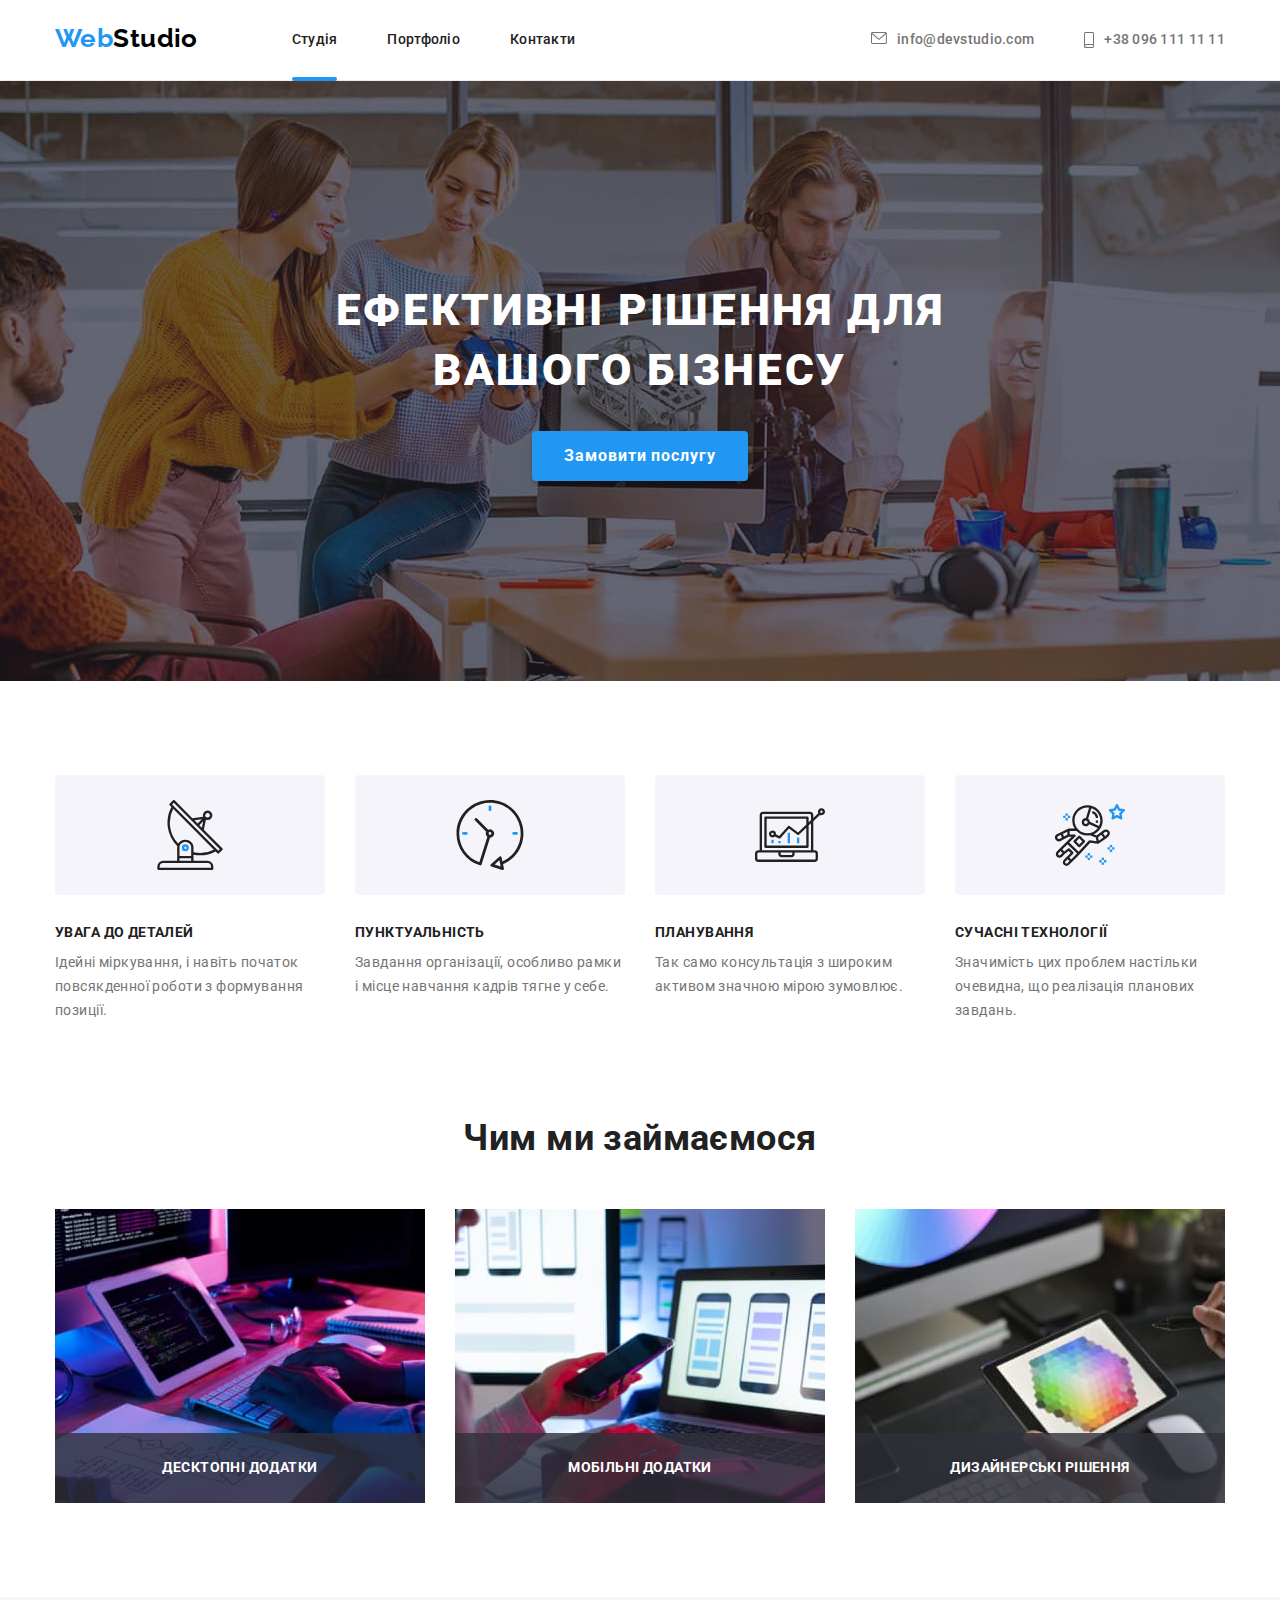
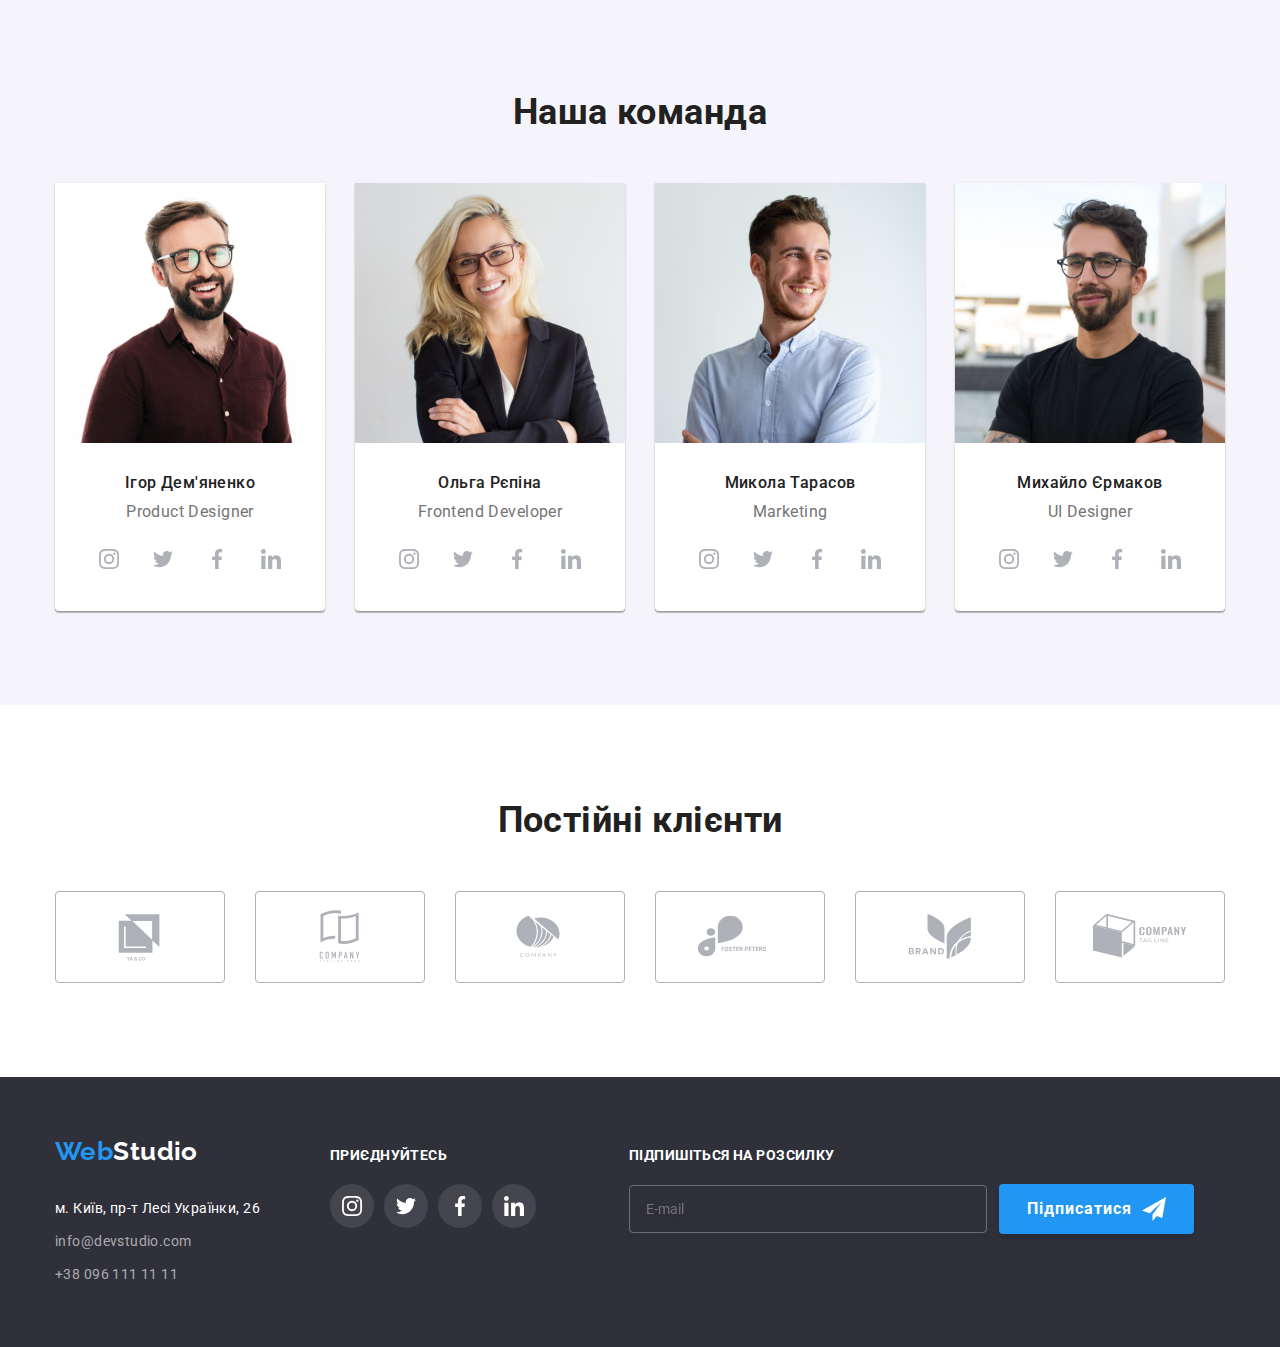
==== index.html @ 13c7e6a7 "clone files from previous homework" ====
<!DOCTYPE html>
<html lang="uk">

<head>
	<meta charset="UTF-8" />
	<meta http-equiv="X-UA-Compatible" content="IE=edge" />
	<meta name="viewport" content="width=device-width, initial-scale=1.0" />
	<title>Студія</title>
	<link rel="stylesheet" href="./css/main.min.css" />
</head>

<body>
	<header class="header__section">
		<div class="conteiner header__conteiner">
			<nav class="header__nav">
				<a class="logo" href="./index.html">Web<span class="logo--black">Studio</span></a>
				<ul class="header__menu">
					<li class="header__item"><a class="link header__link current" href="./index.html">Студія</a></li>
					<li class="header__item"><a class="link header__link" href="./portfolio.html">Портфоліо</a></li>
					<li class="header__item"><a class="link header__link" href="">Контакти</a></li>
				</ul>
			</nav>
			<ul class="contacts">
				<li class="contacts__item">
					<a href="mailto:info@devstudio.com" class="link contacts__link">
						<svg class="contacts__icons" width="16" height="12">
							<use href="./images/icons.svg#mail"></use>
						</svg>
						<span>info@devstudio.com</span>
					</a>
				</li>
				<li class="contacts__item">
					<a href="tel:+380961111111" class="link contacts__link">
						<svg class="contacts__icons" width="10" height="16">
							<use href="./images/icons.svg#smartphone"></use>
						</svg>
						<span>+38 096 111 11 11</span>
					</a>
				</li>
			</ul>
		</div>
	</header>
	<main>
		<section class="hero__section">
			<div class="hero__overlay">
				<div class="conteiner">
					<h1 class="hero__title">Ефективні рішення для вашого бізнесу</h1>
					<button class="hero__button" type="button" data-modal-open>Замовити послугу</button>
				</div>
			</div>
		</section>
		<section class="section">
			<div class="conteiner">
				<h2 class="visually-hidden">Наші переваги</h2>
				<ul class="benefits">
					<li class="benefits__item">
						<div class="benefits__icons">
							<svg width="70" height="70">
								<use href="./images/icons.svg#antenna"></use>
							</svg>
						</div>
						<h3 class="benefits__headers">УВАГА ДО ДЕТАЛЕЙ</h3>
						<p class="benefits__text">Ідейні міркування, і навіть початок повсякденної роботи з формування
							позиції.</p>
					</li>
					<li class="benefits__item">
						<div class="benefits__icons">
							<svg width="70" height="70">
								<use href="./images/icons.svg#clock"></use>
							</svg>
						</div>
						<h3 class="benefits__headers">ПУНКТУАЛЬНІСТЬ</h3>
						<p class="benefits__text">Завдання організації, особливо рамки і місце навчання кадрів тягне у
							себе.
						</p>
					</li>
					<li class="benefits__item">
						<div class="benefits__icons">
							<svg width="70" height="70">
								<use href="./images/icons.svg#diagram"></use>
							</svg>
						</div>
						<h3 class="benefits__headers">ПЛАНУВАННЯ</h3>
						<p class="benefits__text">Так само консультація з широким активом значною мірою зумовлює.</p>
					</li>
					<li class="benefits__item">
						<div class="benefits__icons">
							<svg width="70" height="70">
								<use href="./images/icons.svg#astronaut"></use>
							</svg>
						</div>
						<h3 class="benefits__headers">СУЧАСНІ ТЕХНОЛОГІЇ</h3>
						<p class="benefits__text">Значимість цих проблем настільки очевидна, що реалізація планових
							завдань.
						</p>
					</li>
				</ul>
			</div>
		</section>
		<section class="section work__section">
			<div class="conteiner">
				<h2 class="section__header">Чим ми займаємося</h2>
				<ul class="work__list">
					<li class="work__item">
						<div class="work__wrapper">
							<img src="./images/img1-small.jpg" alt="Розробка ІТ-рішень" width="370" />
							<p class="work__description">
								десктопні додатки
							</p>
						</div>
					</li>

					<li class="work__item">
						<div class="work__wrapper">
							<img src="./images/img2-small.jpg" alt="Проектування інтерфейсів для додатків"
								width="370" />
							<p class="work__description">
								мобільні додатки
							</p>
						</div>
					</li>
					<li class="work__item">
						<div class="work__wrapper">
							<img src="./images/img3-small.jpg" alt="Створення дизайнерських рішень" width="370" />
							<p class="work__description">
								дизайнерські рішення
							</p>
						</div>
					</li>
				</ul>
			</div>
		</section>
		<section class="section team__section">
			<div class="conteiner">
				<h2 class="section__header">Наша команда</h2>
				<ul class="team__list">
					<li class="team__items">
						<img class="team__foto" src="./images/team1-sm.jpg" alt="Ігор Дем'яненко" width="270" />
						<h3 class="team__names">Ігор Дем'яненко</h3>
						<p class="team__roles" lang="en">Product Designer</p>
						<ul class="social__list">
							<li>
								<a class="social__links--team" href="https://www.instagram.com/" target="_blank"
									rel="noopener noreferrer" aria-label="instagram">
									<svg class="social__icons" width="20" height="20">
										<use href="./images/icons.svg#instagram"></use>
									</svg>
								</a>
							</li>
							<li>
								<a class="social__links--team" href="https://www.twitter.com/" target="_blank"
									rel="noopener noreferrer" aria-label="twitter">
									<svg class="social__icons" width="20" height="20">
										<use href="./images/icons.svg#twitter"></use>
									</svg>
								</a>
							</li>
							<li>
								<a class="social__links--team" href="https://www.facebook.com/" target="_blank"
									rel="noopener noreferrer" aria-label="facebook">
									<svg class="social__icons" width="20" height="20">
										<use href="./images/icons.svg#facebook"></use>
									</svg>
								</a>
							</li>
							<li>
								<a class="social__links--team" href="https://www.linkedin.com/" target="_blank"
									rel="noopener noreferrer" aria-label="linkedin">
									<svg class="social__icons" width="20" height="20">
										<use href="./images/icons.svg#linkedin"></use>
									</svg>
								</a>
							</li>
						</ul>
					</li>
					<li class="team__items">
						<img class="team__foto" src="./images/team2-sm.jpg" alt="Ольга Рєпіна" width="270" />
						<h3 class="team__names">Ольга Рєпіна</h3>
						<p class="team__roles" lang="en">Frontend Developer</p>
						<ul class="social__list">
							<li>
								<a class="social__links--team" href="https://www.instagram.com/" target="_blank"
									rel="noopener noreferrer" aria-label="instagram">
									<svg class="social__icons" width="20" height="20">
										<use href="./images/icons.svg#instagram"></use>
									</svg>
								</a>
							</li>
							<li>
								<a class="social__links--team" href="https://www.twitter.com/" target="_blank"
									rel="noopener noreferrer" aria-label="twitter">
									<svg class="social__icons" width="20" height="20">
										<use href="./images/icons.svg#twitter"></use>
									</svg>
								</a>
							</li>
							<li>
								<a class="social__links--team" href="https://www.facebook.com/" target="_blank"
									rel="noopener noreferrer" aria-label="facebook">
									<svg class="social__icons" width="20" height="20">
										<use href="./images/icons.svg#facebook"></use>
									</svg>
								</a>
							</li>
							<li>
								<a class="social__links--team" href="https://www.linkedin.com/" target="_blank"
									rel="noopener noreferrer" aria-label="linkedin">
									<svg class="social__icons" width="20" height="20">
										<use href="./images/icons.svg#linkedin"></use>
									</svg>
								</a>
							</li>
						</ul>
					</li>
					<li class="team__items">
						<img class="team__foto" src="./images/team3-sm.jpg" alt="Микола Тарасов" width="270" />
						<h3 class="team__names">Микола Тарасов</h3>
						<p class="team__roles" lang="en">Marketing</p>
						<ul class="social__list">
							<li>
								<a class="social__links--team" href="https://www.instagram.com/" target="_blank"
									rel="noopener noreferrer" aria-label="instagram">
									<svg class="social__icons" width="20" height="20">
										<use href="./images/icons.svg#instagram"></use>
									</svg>
								</a>
							</li>
							<li>
								<a class="social__links--team" href="https://www.twitter.com/" target="_blank"
									rel="noopener noreferrer" aria-label="twitter">
									<svg class="social__icons" width="20" height="20">
										<use href="./images/icons.svg#twitter"></use>
									</svg>
								</a>
							</li>
							<li>
								<a class="social__links--team" href="https://www.facebook.com/" target="_blank"
									rel="noopener noreferrer" aria-label="facebook">
									<svg class="social__icons" width="20" height="20">
										<use href="./images/icons.svg#facebook"></use>
									</svg>
								</a>
							</li>
							<li>
								<a class="social__links--team" href="https://www.linkedin.com/" target="_blank"
									rel="noopener noreferrer" aria-label="linkedin">
									<svg class="social__icons" width="20" height="20">
										<use href="./images/icons.svg#linkedin"></use>
									</svg>
								</a>
							</li>
						</ul>
					</li>
					<li class="team__items">
						<img class="team__foto" src="./images/team4-sm.jpg" alt="Михайло Єрмаков" width="270" />
						<h3 class="team__names">Михайло Єрмаков</h3>
						<p class="team__roles" lang="en">UI Designer</p>
						<ul class="social__list">
							<li>
								<a class="social__links--team" href="https://www.instagram.com/" target="_blank"
									rel="noopener noreferrer" aria-label="instagram">
									<svg class="social__icons" width="20" height="20">
										<use href="./images/icons.svg#instagram"></use>
									</svg>
								</a>
							</li>
							<li>
								<a class="social__links--team" href="https://www.twitter.com/" target="_blank"
									rel="noopener noreferrer" aria-label="twitter">
									<svg class="social__icons" width="20" height="20">
										<use href="./images/icons.svg#twitter"></use>
									</svg>
								</a>
							</li>
							<li>
								<a class="social__links--team" href="https://www.facebook.com/" target="_blank"
									rel="noopener noreferrer" aria-label="facebook">
									<svg class="social__icons" width="20" height="20">
										<use href="./images/icons.svg#facebook"></use>
									</svg>
								</a>
							</li>
							<li>
								<a class="social__links--team" href="https://www.linkedin.com/" target="_blank"
									rel="noopener noreferrer" aria-label="linkedin">
									<svg class="social__icons" width="20" height="20">
										<use href="./images/icons.svg#linkedin"></use>
									</svg>
								</a>
							</li>
						</ul>
					</li>
				</ul>
			</div>
		</section>
		<section class="section clients__section">
			<div class="conteiner">
				<h2 class="section__header">Постійні клієнти</h2>
				<ul class="clients__list">
					<li class="clients__item">
						<a class="clients__link" href="#" target="_blank" rel="noopener noreferrer"
							aria-label="Company Name1">
							<svg class="clients__icon" width="106" height="60">
								<use href="./images/icons.svg#logo1"></use>
							</svg>
						</a>
					</li>
					<li class="clients__item">
						<a class="clients__link" href="#" target="_blank" rel="noopener noreferrer"
							aria-label="Company Name2">
							<svg class="clients__icon" width="106" height="60">
								<use href="./images/icons.svg#logo2"></use>
							</svg>
						</a>
					</li>
					<li class="clients__item">
						<a class="clients__link" href="#" target="_blank" rel="noopener noreferrer"
							aria-label="Company Name3">
							<svg class="clients__icon" width="106" height="60">
								<use href="./images/icons.svg#logo3"></use>
							</svg>
						</a>
					</li>
					<li class="clients__item">
						<a class="clients__link" href="#" target="_blank" rel="noopener noreferrer"
							aria-label="Company Name4">
							<svg class="clients__icon" width="106" height="60">
								<use href="./images/icons.svg#logo4"></use>
							</svg>
						</a>
					</li>
					<li class="clients__item">
						<a class="clients__link" href="#" target="_blank" rel="noopener noreferrer"
							aria-label="Company Name5">
							<svg class="clients__icon" width="106" height="60">
								<use href="./images/icons.svg#logo5"></use>
							</svg>
						</a>
					</li>
					<li class="clients__item">
						<a class="clients__link" href="#" target="_blank" rel="noopener noreferrer"
							aria-label="Company Name6">
							<svg class="clients__icon" width="106" height="60">
								<use href="./images/icons.svg#logo6"></use>
							</svg>
						</a>
					</li>
				</ul>
			</div>
		</section>
	</main>
	<footer class="footer__section">
		<div class="conteiner">
			<div class="footer__container">
				<div class="footer__address">
					<a href="./index.html" class="logo">Web<span class="logo--white">Studio</span></a>
					<address class="address">
						<ul class="address__list">
							<li class="address__item">
								<a href="https://goo.gl/maps/99b2hMeerR9oDbkF6" class="link link--white" target="_blank"
									rel="noopener noreferrer">
									м. Київ, пр-т Лесі Українки, 26
								</a>
							</li>
							<li class="address__item"><a href="mailto:info@devstudio.com"
									class="link link--grey">info@devstudio.com</a></li>
							<li class="address__item"><a href="tel:+380961111111" class="link link--grey">+38 096 111
									11 11</a>
							</li>
						</ul>
					</address>
				</div>
				<div class="social">
					<p class="social__title">
						Приєднуйтесь
					</p>
					<ul class="social__list">
						<li>
							<a class="social__links--footer" href="https://www.instagram.com/" target="_blank"
								rel="noopener noreferrer" aria-label="instagram">
								<svg class="social__icons" width="20" height="20">
									<use href="./images/icons.svg#instagram"></use>
								</svg>
							</a>
						</li>
						<li>
							<a class="social__links--footer" href="https://www.twitter.com/" target="_blank"
								rel="noopener noreferrer" aria-label="twitter">
								<svg class="social__icons" width="20" height="20">
									<use href="./images/icons.svg#twitter"></use>
								</svg>
							</a>
						</li>
						<li>
							<a class="social__links--footer" href="https://www.facebook.com/" target="_blank"
								rel="noopener noreferrer" aria-label="facebook">
								<svg class="social__icons" width="20" height="20">
									<use href="./images/icons.svg#facebook"></use>
								</svg>
							</a>
						</li>
						<li>
							<a class="social__links--footer" href="https://www.linkedin.com/" target="_blank"
								rel="noopener noreferrer" aria-label="linkedin">
								<svg class="social__icons" width="20" height="20">
									<use href="./images/icons.svg#linkedin"></use>
								</svg>
							</a>
						</li>
					</ul>
				</div>
				<div class="subscribe">
					<p class="subscribe__tittle">
						Підпишіться на розсилку
					</p>
					<form class="subscribe__form">
						<input class="subscribe__input" type="email" name="footer-mail" id="mail-input"
							placeholder="E-mail">
						<button class="subscribe__button" type="submit">
							Підписатися
							<svg class="subscribe__icon" width="24" height="24">
								<use href="./images/icons.svg#icon-send"></use>
							</svg>
						</button>
					</form>
				</div>
			</div>
		</div>
	</footer>

	<!-- Modal window -->

	<div class="backdrop is-hidden" data-modal>
		<div class="modal">
			<a href="" class="modal__close-button" aria-label="Кнопка Закрити" data-modal-close>
				<svg class="modal__close-icon" width="11px" height="11px">
					<use href="./images/icons.svg#close"></use>
				</svg>
			</a>
			<p class="call-form__header">
				Залиште свої дані, ми вам передзвонимо
			</p>

			<form class="call-form">
				<div class="call-form__wrap">
					<label class="call-form__label" for="input-name">Ім'я</label>
					<input class="call-form__input" type="text" id="input-name" name="name">
					<svg class="call-form__icon" width="18" height="18">
						<use href="./images/icons.svg#icon-m-user"></use>
					</svg>
				</div>
				<div class="call-form__wrap">
					<label class="call-form__label" for="input-phone">Телефон</label>
					<input class="call-form__input" type="tel" id="input-phone" name="phone">
					<svg class="call-form__icon" width="18" height="18">
						<use href="./images/icons.svg#icon-m-phone"></use>
					</svg>
				</div>
				<div class="call-form__wrap">
					<label class="call-form__label" for="input-mail">Пошта</label>
					<input class="call-form__input" type="email" id="input-mail" name="mail">
					<svg class="call-form__icon" width="18" height="18">
						<use href="./images/icons.svg#icon-m-mail"></use>
					</svg>
				</div>
				<label class="call-form__label" for="text-comment">Коментар</label>
				<textarea class="call-form__textarea" id="text-comment" name="comment"
					placeholder="Введіть текст"></textarea>
				<div class="call-form__wrapper">
					<label for="modal-check" class="call-form__check-label">
						<input class="call-form__base-checkbox visually-hidden" type="checkbox" name="modal-check"
							id="modal-check">
						<span class="call-form__checkbox">
							<svg class="call-form__checkbox-icon" width="11" height="8">
								<use href="./images/icons.svg#icon-m-check"></use>
							</svg>
						</span>
						<span class="call-form__text">Погоджуюся з розсилкою та приймаю</span>
					</label>
					<a href="#" class="call-form__link">Умови договору</a>
				</div>
				<div class="call-form__button-wrapper">
					<button class="call-form__button" type="submit">Відправити</button>
				</div>
			</form>
		</div>
	</div>
	<script src="./js/modal.js"></script>
</body>

</html>
---- css/main.min.css ----
@import"https://fonts.googleapis.com/css2?family=Raleway:wght@700&family=Roboto:wght@400;500;700;900&display=swap";:root{--primary-text-color: #757575;--headers-text-color: #212121;--accent-color: #2196f3;--primary-white-color: #ffffff;--back-color: #2f303a;--icon-color: #afb1b8;--animation: cubic-bezier(0.4, 0, 0.2, 1)}/*! modern-normalize v1.1.0 | MIT License | https://github.com/sindresorhus/modern-normalize */*,::after,::before{box-sizing:border-box}html{-moz-tab-size:4;-o-tab-size:4;tab-size:4}html{line-height:1.15;-webkit-text-size-adjust:100%}body{margin:0}body{font-family:system-ui,-apple-system,"Segoe UI",Roboto,Helvetica,Arial,sans-serif,"Apple Color Emoji","Segoe UI Emoji"}hr{height:0;color:inherit}abbr[title]{-webkit-text-decoration:underline dotted;text-decoration:underline dotted}b,strong{font-weight:bolder}code,kbd,pre,samp{font-family:ui-monospace,SFMono-Regular,Consolas,"Liberation Mono",Menlo,monospace;font-size:1em}small{font-size:80%}sub,sup{font-size:75%;line-height:0;position:relative;vertical-align:baseline}sub{bottom:-0.25em}sup{top:-0.5em}table{text-indent:0;border-color:inherit}button,input,optgroup,select,textarea{font-family:inherit;font-size:100%;line-height:1.15;margin:0}button,select{text-transform:none}[type=button],[type=reset],[type=submit],button{-webkit-appearance:button}::-moz-focus-inner{border-style:none;padding:0}:-moz-focusring{outline:1px dotted ButtonText}:-moz-ui-invalid{box-shadow:none}legend{padding:0}progress{vertical-align:baseline}::-webkit-inner-spin-button,::-webkit-outer-spin-button{height:auto}[type=search]{-webkit-appearance:textfield;outline-offset:-2px}::-webkit-search-decoration{-webkit-appearance:none}::-webkit-file-upload-button{-webkit-appearance:button;font:inherit}summary{display:list-item}h1,h2,h3,h4,h5,h6,p{margin:0}ul{margin:0;padding:0;list-style:none}img{display:block;max-width:100;height:auto}body{background-color:var(--primary-white-color);color:var(--headers-text-color);font-family:Roboto,sans-serif;font-weight:400;font-size:14px;line-height:1.14;letter-spacing:.03em}.visually-hidden{position:absolute;white-space:nowrap;width:1px;height:1px;overflow:hidden;border:0;padding:0;clip:rect(0 0 0 0);-webkit-clip-path:inset(50%);clip-path:inset(50%);margin:-1px}.link{text-decoration:none;transition:color 250ms var(--animation)}.link:hover,.link:focus{color:var(--accent-color)}.link--white{color:var(--primary-white-color)}.link--grey{color:rgba(255,255,255,.6)}.conteiner{max-width:1200px;padding-left:15px;padding-right:15px;margin-left:auto;margin-right:auto}.section{padding-top:94px;padding-bottom:94px}.section__header{text-align:center;font-size:36px;font-weight:700;line-height:1.17;margin-bottom:50px}.logo{display:block;color:var(--accent-color);font-family:Raleway,sans-serif;font-size:26px;font-weight:700;text-decoration:none}.logo--black{color:#000}.logo--white{color:var(--primary-white-color)}.projects__button,.call-form__button,.subscribe__button,.hero__button{display:flex;font-family:inherit;font-size:16px;text-align:center;cursor:pointer;border-radius:4px;border:none}.call-form__button,.subscribe__button,.hero__button{color:var(--primary-white-color);background-color:var(--accent-color);box-shadow:0px 4px 4px rgba(0,0,0,.15);font-weight:700;letter-spacing:.06em;line-height:1.88}.hero__button{margin-right:auto;margin-left:auto;margin-top:30px;padding:10px 32px}.subscribe__button{align-items:center;padding:10px 28px;margin-left:12px}.call-form__button{padding:10px 52px;margin-top:30px}.call-form__button:hover,.call-form__button:focus{background-color:#188ce8}.projects__button{background-color:#f5f4fa;color:var(--headers-text-color);font-weight:500;letter-spacing:.03em;line-height:1.6;padding:6px 22px;transition:color 250ms var(--animation),background-color 250ms cubic-bezier(0.4, 0, 0.2, 1),box-shadow 250ms var(--animation)}.projects__button:hover,.projects__button:focus{background-color:var(--accent-color);color:var(--primary-white-color);box-shadow:0px 3px 1px rgba(0,0,0,.1),0px 1px 2px rgba(0,0,0,.08),0px 2px 2px rgba(0,0,0,.12)}.social__list{display:flex;justify-content:center;gap:10px}.social__links--footer,.social__links--team{display:inline-flex;align-items:center;justify-content:center;width:44px;height:44px;border-radius:50%;transition:color 250ms var(--animation),background-color 250ms var(--animation)}.social__links--footer:hover,.social__links--team:hover,.social__links--footer:focus,.social__links--team:focus{color:var(--primary-white-color);background-color:var(--accent-color)}.social__links--team{color:var(--icon-color)}.social__links--footer{background-color:rgba(255,255,255,.1);color:var(--primary-white-color)}.social__icons{fill:currentColor;transition:fill 250ms var(--animation)}.call-form{display:flex;flex-direction:column}.call-form__header{font-size:20px;font-weight:700;text-align:center;margin-bottom:12px}.call-form__textarea{resize:none;height:120px;margin-bottom:20px;padding:12px 16px;border-radius:4px;border:1px solid rgba(33,33,33,.2);outline:rgba(0,0,0,0);transition:border-color 250ms var(--animation)}.call-form__textarea:hover,.call-form__textarea:focus{border-color:var(--accent-color);cursor:pointer}.call-form__textarea::-moz-placeholder{color:rgba(117,117,117,.5);font-size:12px;letter-spacing:.01em}.call-form__textarea:-ms-input-placeholder{color:rgba(117,117,117,.5);font-size:12px;letter-spacing:.01em}.call-form__textarea::placeholder{color:rgba(117,117,117,.5);font-size:12px;letter-spacing:.01em}.call-form__input{height:40px;border-radius:4px;border:1px solid rgba(33,33,33,.2);outline:rgba(0,0,0,0);padding:11px 12px 11px 39px;transition:border-color 250ms var(--animation)}.call-form__input:hover,.call-form__input:focus{border-color:var(--accent-color);cursor:pointer}.call-form__input:hover+.call-form__icon,.call-form__input:focus+.call-form__icon{fill:var(--accent-color)}.call-form__label{margin-bottom:4px;font-size:12px;line-height:1.17;letter-spacing:.01em;color:var(--primary-text-color)}.call-form__wrap{position:relative;display:flex;flex-direction:column;margin-bottom:10px}.call-form__icon{fill:var(--headers-text-color);position:absolute;top:50%;left:12px;pointer-events:none;transition:fill 250ms var(--animation)}.call-form__wrapper,.call-form__check-label{display:flex;align-items:center}.call-form__checkbox{display:inline-flex;justify-content:center;align-items:center;width:16px;height:15px;border:2px solid var(--headers-text-color);border-radius:2px;margin-left:12px;margin-right:7px}.call-form__base-checkbox:checked+.call-form__checkbox{background-color:var(--accent-color);border:rgba(0,0,0,0)}.call-form__checkbox-icon{fill:var(--primary-white-color)}.call-form__button-wrapper{display:flex;justify-content:center}.call-form__text{display:inline-flex;letter-spacing:.03em;color:var(--primary-text-color);margin-top:2px;margin-right:3px}.call-form__link{color:var(--accent-color);text-decoration:none;letter-spacing:.03em;border-bottom:1px solid var(--accent-color);margin-top:3px}.header__section{padding-top:24px;margin-bottom:0;border-bottom:1px solid #ececec}.header__conteiner{display:flex;align-items:center}.header__nav{display:flex}.header__menu{display:flex;margin-left:94px}.header__item{display:block}.header__item:not(:last-child){margin-right:50px}.header__link{display:block;position:relative;padding-bottom:28px;color:var(--headers-text-color);font-weight:500;letter-spacing:.02em;padding-top:8px;padding-bottom:32px}.current::after{content:"";display:block;position:absolute;bottom:-1px;width:100%;height:4px;border-radius:2px;background-color:var(--accent-color)}.contacts{display:flex;margin-left:auto}.contacts__link{color:var(--primary-text-color);font-weight:500;letter-spacing:.02em;padding-top:8px;padding-bottom:32px;display:flex}.contacts__icons{display:block;fill:currentColor;margin-right:10px}.contacts__item:not(:last-child){margin-right:50px}.hero__overlay{max-width:1600px;height:600px;background-image:linear-gradient(to right, rgba(47, 48, 58, 0.4), rgba(47, 48, 58, 0.4)),url(../images/Overlay.jpg);background-position:center;background-repeat:no-repeat;background-color:var(--back-color);padding-top:200px;padding-bottom:200px;margin-right:auto;margin-left:auto}.hero__title{max-width:696px;color:var(--primary-white-color);font-size:44px;font-weight:900;line-height:1.36;letter-spacing:.06em;text-transform:uppercase;text-align:center;margin-right:auto;margin-left:auto}.benefits{display:flex}.benefits__item{max-width:270px}.benefits__item:not(:last-child){margin-right:30px}.benefits__icons{display:flex;width:270px;height:120px;background-color:#f5f4fa;justify-content:center;align-items:center;margin-bottom:30px;border-radius:4px}.benefits__headers{font-size:14px;font-weight:700}.benefits__text{display:block;margin-top:10px;color:var(--primary-text-color);font-weight:400;line-height:1.71}.work__section{padding-top:0}.work__list{display:flex}.work__item:not(:last-child){margin-right:30px}.work__wrapper{position:relative}.work__description{display:flex;align-items:center;justify-content:center;position:absolute;right:0;bottom:0;width:370px;height:70px;background-color:rgba(47,48,58,.8);color:var(--primary-white-color);font-weight:700;letter-spacing:.03em;text-transform:uppercase}.team__section{background-color:#f5f4fa}.team__list{display:flex}.team__items{padding-bottom:30px;background-color:var(--primary-white-color);box-shadow:0px 1px 3px rgba(0,0,0,.12),0px 1px 1px rgba(0,0,0,.14),0px 2px 1px rgba(0,0,0,.2);border-radius:0px 0px 4px 4px}.team__items:not(:last-child){margin-right:30px}.team__foto{margin-bottom:30px}.team__names{display:block;margin-bottom:10px;text-align:center;font-size:16px;font-weight:500;line-height:1.19}.team__roles{display:block;color:var(--primary-text-color);text-align:center;font-size:16px;line-height:1.19;margin-bottom:16px}.clients__list{display:flex;gap:30px;justify-content:center}.clients__link{display:flex;align-items:center;justify-content:center;width:170px;height:92px;color:var(--icon-color);border:1px solid var(--icon-color);border-radius:4px;transition:color 250ms var(--animation),border-color 250ms cubic-bezier(0.4, 0, 0.2, 1)}.clients__link:hover,.clients__link:focus{color:var(--accent-color);border-color:var(--accent-color)}.clients__icon{fill:currentColor;transition:fill 250ms var(--animation)}.footer__section{background-color:var(--back-color);padding-top:60px;padding-bottom:60px;margin-bottom:0}.footer__container{display:flex;align-items:baseline}.footer__address{margin-right:70px}.address{margin-top:30px;font-style:normal;line-height:1.71}.address__item:not(:last-child){margin-bottom:9px}.social__title{color:var(--primary-white-color);font-weight:700;text-transform:uppercase;margin-bottom:20px}.subscribe{margin-left:93px}.subscribe__form{display:flex;align-items:center;justify-content:center}.subscribe__tittle{color:var(--primary-white-color);font-weight:700;letter-spacing:.03em;text-transform:uppercase;margin-bottom:20px}.subscribe__input{color:var(--primary-white-color);background-color:rgba(0,0,0,0);width:358px;padding:15px 16px;border:1px solid rgba(255,255,255,.3);filter:drop-shadow(0px 4px 4px rgba(0, 0, 0, 0.15));border-radius:4px}.subscribe__icon{fill:var(--primary-white-color);margin-left:10px}.projects__desc{color:var(--primary-text-color);font-size:16px;line-height:1.88}.projects__filter{display:flex;gap:8px;justify-content:center;margin-bottom:50px}.projects__list{display:flex;flex-wrap:wrap;gap:30px}.projects__name{border-bottom:1px solid #eee;border-left:1px solid #eee;border-right:1px solid #eee;padding:20px 24px}.projects__header{color:var(--headers-text-color);font-size:18px;font-weight:700;line-height:2;letter-spacing:.06em;margin-bottom:4px}.projects__description{position:absolute;top:0;left:0;width:100%;height:100%;padding:63px 24px;background-color:rgba(33,150,243,.9);color:var(--primary-white-color);font-size:18px;line-height:1.56em;letter-spacing:.03m;transform:translateY(100%);transition:transform 250ms ease}.projects__wrapper{position:relative;overflow:hidden}.projects__item{transition:box-shadow 250ms var(--animation)}.projects__item:hover{box-shadow:0px 1px 1px rgba(0,0,0,.12),0px 4px 4px rgba(0,0,0,.06),1px 4px 6px rgba(0,0,0,.16)}.projects__item:hover .projects__description{transform:translateY(0)}.backdrop{position:fixed;left:0;top:0;bottom:0;right:0;background-color:rgba(0,0,0,.2);opacity:1;visibility:visible;transition:opacity 500ms var(--animation),visibility 500ms var(--animation)}.backdrop.is-hidden{opacity:0;visibility:hidden;pointer-events:none}.modal{position:absolute;top:50%;left:50%;transform:translate(-50%, -50%) scale(1);width:528px;height:581px;padding:40px;background-color:var(--primary-white-color);transition:transform 500ms var(--animation)}.backdrop.is-hidden .modal{transform:translate(-50%, -50%) scale(0.6)}.modal__close-button{position:absolute;top:8px;right:8px;display:flex;align-items:center;justify-content:center;width:30px;height:30px;border-radius:50%;border:1px solid rgba(0,0,0,.1);color:#000;cursor:pointer}.modal__close-button:hover,.modal__close-button:focus{color:var(--accent-color)}.modal__close-icon{fill:currentColor}/*# sourceMappingURL=main.min.css.map */
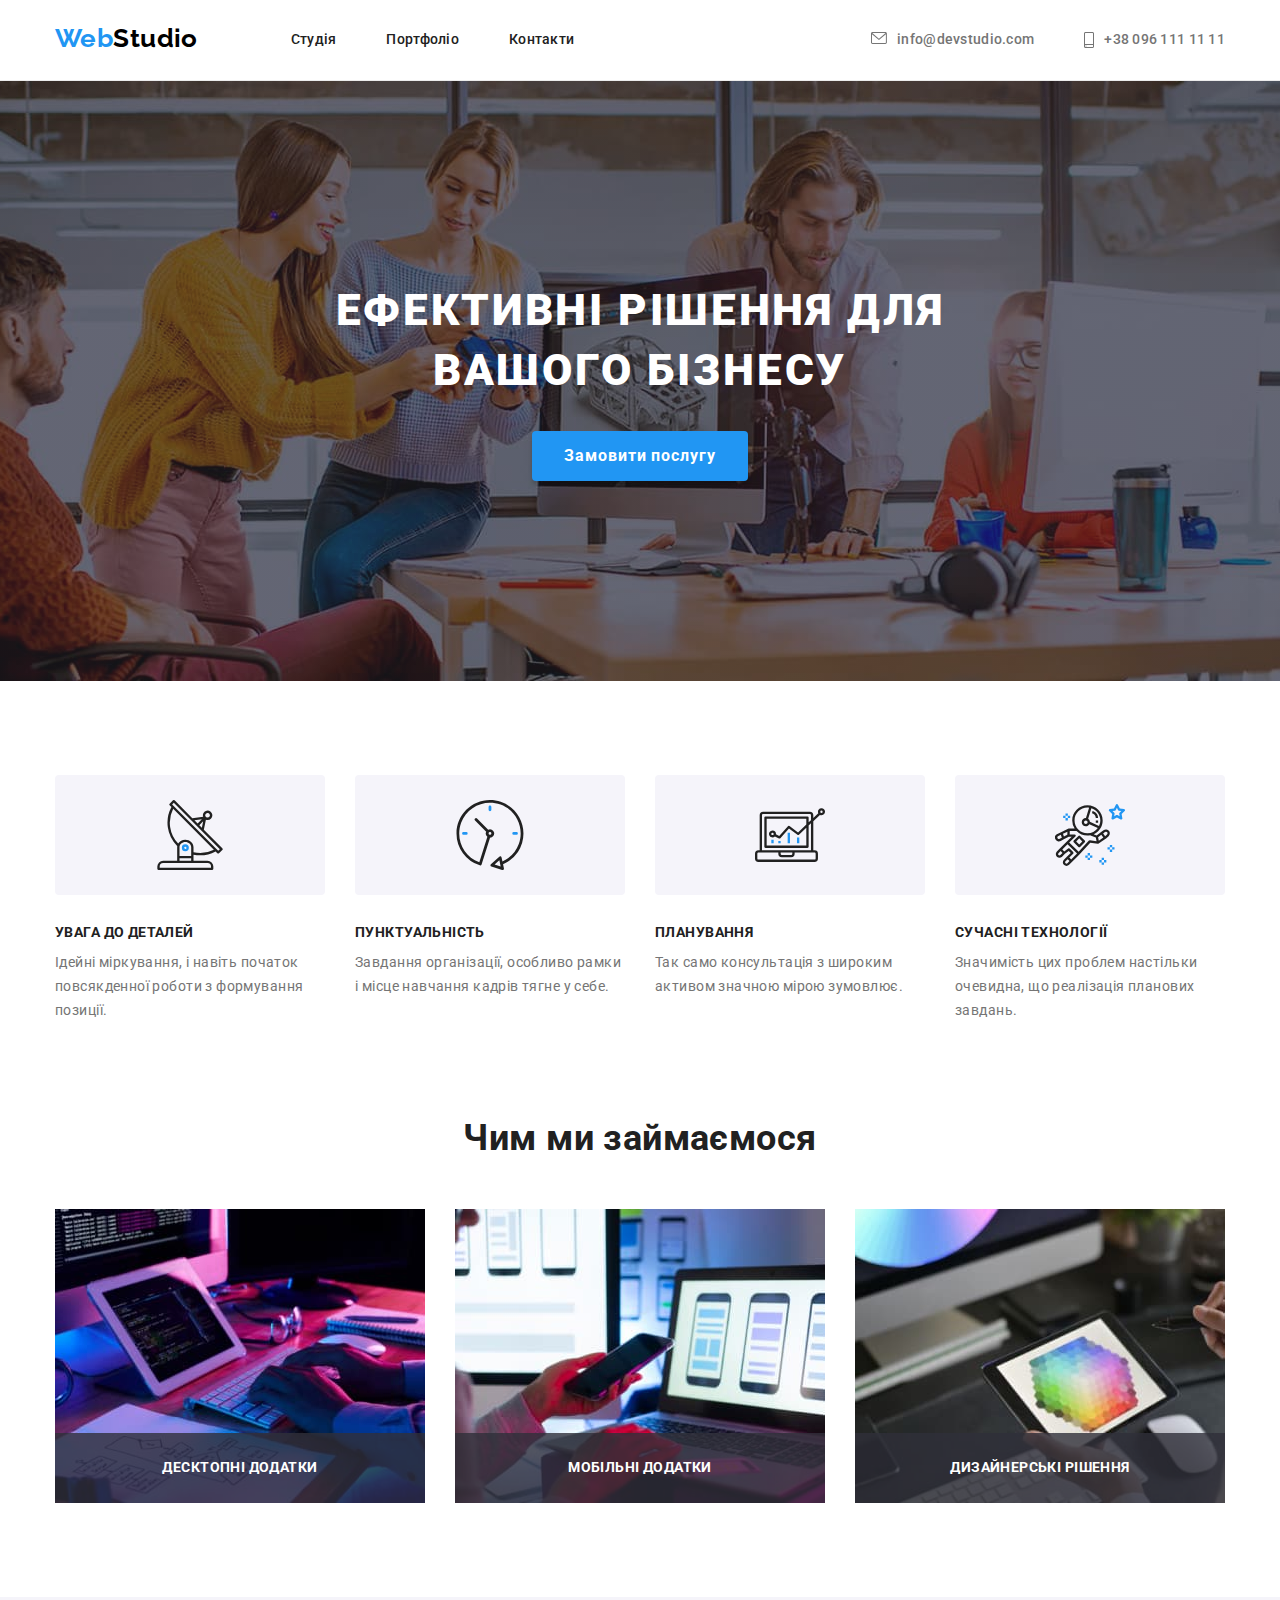
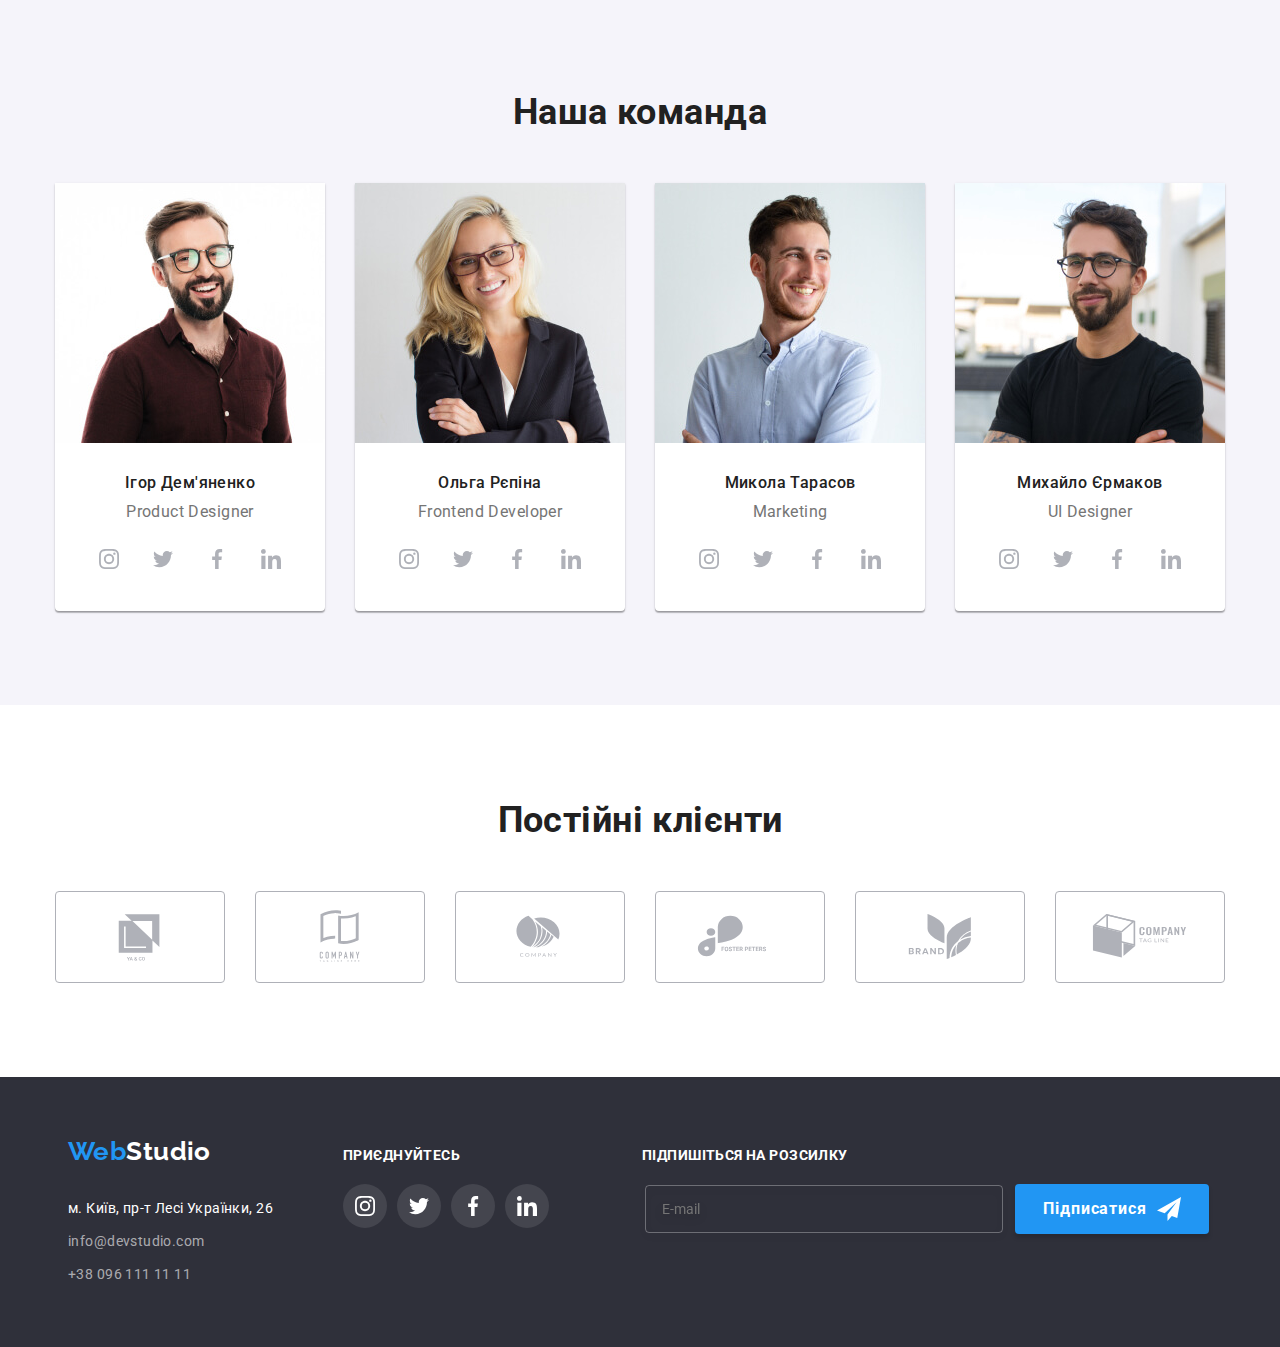
==== commit ba86a8a0: "finished some section: team, footer, benefits, hero, works" ====
--- a/index.html
+++ b/index.html
@@ -14,10 +14,27 @@
 		<div class="conteiner header__conteiner">
 			<nav class="header__nav">
 				<a class="logo" href="./index.html">Web<span class="logo--black">Studio</span></a>
+				<button type="button" class="header__button">
+					<svg class="header__menu-icon" width="40" height="40">
+						<use href="./images/icons.svg#icon-menu"></use>
+					</svg>
+				</button>
+				<div class="mobile-menu">
+					<ul class="mobile-menu__list">
+						<li class="mobile-menu__item"><a class="link mobile-menu__link mobile-menu__current"
+								href="./index.html">Студія</a></li>
+						<li class="mobile-menu__item"><a class="link mobile-menu__link"
+								href="./portfolio.html">Портфоліо</a></li>
+						<li class="mobile-menu__item"><a class="link mobile-menu__link" href="#">Контакти</a></li>
+					</ul>
+					<a href="https://facebook.com" class="header__social">Facebook</a>
+					|
+					<a href="https://instagram.com" class="header__social">Instagram</a>
+				</div>
 				<ul class="header__menu">
 					<li class="header__item"><a class="link header__link current" href="./index.html">Студія</a></li>
 					<li class="header__item"><a class="link header__link" href="./portfolio.html">Портфоліо</a></li>
-					<li class="header__item"><a class="link header__link" href="">Контакти</a></li>
+					<li class="header__item"><a class="link header__link" href="#">Контакти</a></li>
 				</ul>
 			</nav>
 			<ul class="contacts">
@@ -49,7 +66,7 @@
 				</div>
 			</div>
 		</section>
-		<section class="section">
+		<section class="section section__benefits">
 			<div class="conteiner">
 				<h2 class="visually-hidden">Наші переваги</h2>
 				<ul class="benefits">
@@ -135,7 +152,15 @@
 				<h2 class="section__header">Наша команда</h2>
 				<ul class="team__list">
 					<li class="team__items">
-						<img class="team__foto" src="./images/team1-sm.jpg" alt="Ігор Дем'яненко" width="270" />
+						<picture>
+							<source srcset="./images/desktop/team1.jpg 1x, ./images/desktop/team1@2x.jpg 2x"
+								media="(min-width:1200px)">
+							<source srcset="./images/tablet/team1.jpg 1x, ./images/tablet/team1@2x.jpg 2x"
+								media="(min-width:768px)">
+							<source srcset="./images/mobile/team1.jpg 1x, ./images/mobile/team1@2x.jpg 2x"
+								media="(min-width:480px)">
+							<img class="team__foto" src="./images/desktop/team1.jpg" alt="Ігор Дем'яненко" />
+						</picture>
 						<h3 class="team__names">Ігор Дем'яненко</h3>
 						<p class="team__roles" lang="en">Product Designer</p>
 						<ul class="social__list">
@@ -174,7 +199,15 @@
 						</ul>
 					</li>
 					<li class="team__items">
-						<img class="team__foto" src="./images/team2-sm.jpg" alt="Ольга Рєпіна" width="270" />
+						<picture>
+							<source srcset="./images/desktop/team2.jpg 1x, ./images/desktop/team2@2x.jpg 2x"
+								media="(min-width:1200px)">
+							<source srcset="./images/tablet/team2.jpg 1x, ./images/tablet/team2@2x.jpg 2x"
+								media="(min-width:768px)">
+							<source srcset="./images/mobile/team2.jpg 1x, ./images/mobile/team2@2x.jpg 2x"
+								media="(min-width:480px)">
+							<img class="team__foto" src="./images/desktop/team2.jpg" alt="Ольга Рєпіна" />
+						</picture>
 						<h3 class="team__names">Ольга Рєпіна</h3>
 						<p class="team__roles" lang="en">Frontend Developer</p>
 						<ul class="social__list">
@@ -213,7 +246,15 @@
 						</ul>
 					</li>
 					<li class="team__items">
-						<img class="team__foto" src="./images/team3-sm.jpg" alt="Микола Тарасов" width="270" />
+						<picture>
+							<source srcset="./images/desktop/team3.jpg 1x, ./images/desktop/team3@2x.jpg 2x"
+								media="(min-width:1200px)">
+							<source srcset="./images/tablet/team3.jpg 1x, ./images/tablet/team3@2x.jpg 2x"
+								media="(min-width:768px)">
+							<source srcset="./images/mobile/team3.jpg 1x, ./images/mobile/team3@2x.jpg 2x"
+								media="(min-width:480px)">
+							<img class="team__foto" src="./images/desktop/team3.jpg" alt="Микола Тарасов" />
+						</picture>
 						<h3 class="team__names">Микола Тарасов</h3>
 						<p class="team__roles" lang="en">Marketing</p>
 						<ul class="social__list">
@@ -252,7 +293,15 @@
 						</ul>
 					</li>
 					<li class="team__items">
-						<img class="team__foto" src="./images/team4-sm.jpg" alt="Михайло Єрмаков" width="270" />
+						<picture>
+							<source srcset="./images/desktop/team4.jpg 1x, ./images/desktop/team4@2x.jpg 2x"
+								media="(min-width:1200px)">
+							<source srcset="./images/tablet/team4.jpg 1x, ./images/tablet/team4@2x.jpg 2x"
+								media="(min-width:768px)">
+							<source srcset="./images/mobile/team4.jpg 1x, ./images/mobile/team4@2x.jpg 2x"
+								media="(min-width:480px)">
+							<img class="team__foto" src="./images/desktop/team4.jpg" alt="Михайло Єрмаков" />
+						</picture>
 						<h3 class="team__names">Михайло Єрмаков</h3>
 						<p class="team__roles" lang="en">UI Designer</p>
 						<ul class="social__list">
@@ -350,87 +399,85 @@
 		</section>
 	</main>
 	<footer class="footer__section">
-		<div class="conteiner">
-			<div class="footer__container">
-				<div class="footer__address">
-					<a href="./index.html" class="logo">Web<span class="logo--white">Studio</span></a>
-					<address class="address">
-						<ul class="address__list">
-							<li class="address__item">
-								<a href="https://goo.gl/maps/99b2hMeerR9oDbkF6" class="link link--white" target="_blank"
-									rel="noopener noreferrer">
-									м. Київ, пр-т Лесі Українки, 26
-								</a>
-							</li>
-							<li class="address__item"><a href="mailto:info@devstudio.com"
-									class="link link--grey">info@devstudio.com</a></li>
-							<li class="address__item"><a href="tel:+380961111111" class="link link--grey">+38 096 111
-									11 11</a>
-							</li>
-						</ul>
-					</address>
-				</div>
-				<div class="social">
-					<p class="social__title">
-						Приєднуйтесь
-					</p>
-					<ul class="social__list">
-						<li>
-							<a class="social__links--footer" href="https://www.instagram.com/" target="_blank"
-								rel="noopener noreferrer" aria-label="instagram">
-								<svg class="social__icons" width="20" height="20">
-									<use href="./images/icons.svg#instagram"></use>
-								</svg>
+		<div class="conteiner footer__container">
+			<div class="footer__address">
+				<a href="./index.html" class="logo">Web<span class="logo--white">Studio</span></a>
+				<address class="address">
+					<ul class="address__list">
+						<li class="address__item">
+							<a href="https://goo.gl/maps/99b2hMeerR9oDbkF6" class="link link--white" target="_blank"
+								rel="noopener noreferrer">
+								м. Київ, пр-т Лесі Українки, 26
 							</a>
 						</li>
-						<li>
-							<a class="social__links--footer" href="https://www.twitter.com/" target="_blank"
-								rel="noopener noreferrer" aria-label="twitter">
-								<svg class="social__icons" width="20" height="20">
-									<use href="./images/icons.svg#twitter"></use>
-								</svg>
-							</a>
-						</li>
-						<li>
-							<a class="social__links--footer" href="https://www.facebook.com/" target="_blank"
-								rel="noopener noreferrer" aria-label="facebook">
-								<svg class="social__icons" width="20" height="20">
-									<use href="./images/icons.svg#facebook"></use>
-								</svg>
-							</a>
-						</li>
-						<li>
-							<a class="social__links--footer" href="https://www.linkedin.com/" target="_blank"
-								rel="noopener noreferrer" aria-label="linkedin">
-								<svg class="social__icons" width="20" height="20">
-									<use href="./images/icons.svg#linkedin"></use>
-								</svg>
-							</a>
+						<li class="address__item"><a href="mailto:info@devstudio.com"
+								class="link link--grey">info@devstudio.com</a></li>
+						<li class="address__item"><a href="tel:+380961111111" class="link link--grey">+38 096 111
+								11 11</a>
 						</li>
 					</ul>
-				</div>
-				<div class="subscribe">
-					<p class="subscribe__tittle">
-						Підпишіться на розсилку
-					</p>
-					<form class="subscribe__form">
-						<input class="subscribe__input" type="email" name="footer-mail" id="mail-input"
-							placeholder="E-mail">
-						<button class="subscribe__button" type="submit">
-							Підписатися
-							<svg class="subscribe__icon" width="24" height="24">
-								<use href="./images/icons.svg#icon-send"></use>
-							</svg>
-						</button>
-					</form>
-				</div>
+				</address>
+			</div>
+			<div class="social">
+				<p class="social__title">
+					Приєднуйтесь
+				</p>
+				<ul class="social__list">
+					<li>
+						<a class="social__links--footer" href="https://www.instagram.com/" target="_blank"
+							rel="noopener noreferrer" aria-label="instagram">
+							<svg class="social__icons" width="20" height="20">
+								<use href="./images/icons.svg#instagram"></use>
+							</svg>
+						</a>
+					</li>
+					<li>
+						<a class="social__links--footer" href="https://www.twitter.com/" target="_blank"
+							rel="noopener noreferrer" aria-label="twitter">
+							<svg class="social__icons" width="20" height="20">
+								<use href="./images/icons.svg#twitter"></use>
+							</svg>
+						</a>
+					</li>
+					<li>
+						<a class="social__links--footer" href="https://www.facebook.com/" target="_blank"
+							rel="noopener noreferrer" aria-label="facebook">
+							<svg class="social__icons" width="20" height="20">
+								<use href="./images/icons.svg#facebook"></use>
+							</svg>
+						</a>
+					</li>
+					<li>
+						<a class="social__links--footer" href="https://www.linkedin.com/" target="_blank"
+							rel="noopener noreferrer" aria-label="linkedin">
+							<svg class="social__icons" width="20" height="20">
+								<use href="./images/icons.svg#linkedin"></use>
+							</svg>
+						</a>
+					</li>
+				</ul>
+			</div>
+			<div class="subscribe">
+				<p class="subscribe__tittle">
+					Підпишіться на розсилку
+				</p>
+				<form class="subscribe__form">
+					<input class="subscribe__input" type="email" name="footer-mail" id="mail-input"
+						placeholder="E-mail">
+					<button class="subscribe__button" type="submit">
+						Підписатися
+						<svg class="subscribe__icon" width="24" height="24">
+							<use href="./images/icons.svg#icon-send"></use>
+						</svg>
+					</button>
+				</form>
 			</div>
 		</div>
 	</footer>
 
 	<!-- Modal window -->
 
-	<div class="backdrop is-hidden" data-modal>
+	<!-- <div class="backdrop is-hidden" data-modal>
 		<div class="modal">
 			<a href="" class="modal__close-button" aria-label="Кнопка Закрити" data-modal-close>
 				<svg class="modal__close-icon" width="11px" height="11px">
@@ -484,7 +531,9 @@
 				</div>
 			</form>
 		</div>
-	</div>
+	</div> -->
+
+	<script src="./js/mobile-menu.js"></script>
 	<script src="./js/modal.js"></script>
 </body>
 
--- a/css/main.min.css
+++ b/css/main.min.css
@@ -1 +1 @@
-@import"https://fonts.googleapis.com/css2?family=Raleway:wght@700&family=Roboto:wght@400;500;700;900&display=swap";:root{--primary-text-color: #757575;--headers-text-color: #212121;--accent-color: #2196f3;--primary-white-color: #ffffff;--back-color: #2f303a;--icon-color: #afb1b8;--animation: cubic-bezier(0.4, 0, 0.2, 1)}/*! modern-normalize v1.1.0 | MIT License | https://github.com/sindresorhus/modern-normalize */*,::after,::before{box-sizing:border-box}html{-moz-tab-size:4;-o-tab-size:4;tab-size:4}html{line-height:1.15;-webkit-text-size-adjust:100%}body{margin:0}body{font-family:system-ui,-apple-system,"Segoe UI",Roboto,Helvetica,Arial,sans-serif,"Apple Color Emoji","Segoe UI Emoji"}hr{height:0;color:inherit}abbr[title]{-webkit-text-decoration:underline dotted;text-decoration:underline dotted}b,strong{font-weight:bolder}code,kbd,pre,samp{font-family:ui-monospace,SFMono-Regular,Consolas,"Liberation Mono",Menlo,monospace;font-size:1em}small{font-size:80%}sub,sup{font-size:75%;line-height:0;position:relative;vertical-align:baseline}sub{bottom:-0.25em}sup{top:-0.5em}table{text-indent:0;border-color:inherit}button,input,optgroup,select,textarea{font-family:inherit;font-size:100%;line-height:1.15;margin:0}button,select{text-transform:none}[type=button],[type=reset],[type=submit],button{-webkit-appearance:button}::-moz-focus-inner{border-style:none;padding:0}:-moz-focusring{outline:1px dotted ButtonText}:-moz-ui-invalid{box-shadow:none}legend{padding:0}progress{vertical-align:baseline}::-webkit-inner-spin-button,::-webkit-outer-spin-button{height:auto}[type=search]{-webkit-appearance:textfield;outline-offset:-2px}::-webkit-search-decoration{-webkit-appearance:none}::-webkit-file-upload-button{-webkit-appearance:button;font:inherit}summary{display:list-item}h1,h2,h3,h4,h5,h6,p{margin:0}ul{margin:0;padding:0;list-style:none}img{display:block;max-width:100;height:auto}body{background-color:var(--primary-white-color);color:var(--headers-text-color);font-family:Roboto,sans-serif;font-weight:400;font-size:14px;line-height:1.14;letter-spacing:.03em}.visually-hidden{position:absolute;white-space:nowrap;width:1px;height:1px;overflow:hidden;border:0;padding:0;clip:rect(0 0 0 0);-webkit-clip-path:inset(50%);clip-path:inset(50%);margin:-1px}.link{text-decoration:none;transition:color 250ms var(--animation)}.link:hover,.link:focus{color:var(--accent-color)}.link--white{color:var(--primary-white-color)}.link--grey{color:rgba(255,255,255,.6)}.conteiner{max-width:1200px;padding-left:15px;padding-right:15px;margin-left:auto;margin-right:auto}.section{padding-top:94px;padding-bottom:94px}.section__header{text-align:center;font-size:36px;font-weight:700;line-height:1.17;margin-bottom:50px}.logo{display:block;color:var(--accent-color);font-family:Raleway,sans-serif;font-size:26px;font-weight:700;text-decoration:none}.logo--black{color:#000}.logo--white{color:var(--primary-white-color)}.projects__button,.call-form__button,.subscribe__button,.hero__button{display:flex;font-family:inherit;font-size:16px;text-align:center;cursor:pointer;border-radius:4px;border:none}.call-form__button,.subscribe__button,.hero__button{color:var(--primary-white-color);background-color:var(--accent-color);box-shadow:0px 4px 4px rgba(0,0,0,.15);font-weight:700;letter-spacing:.06em;line-height:1.88}.hero__button{margin-right:auto;margin-left:auto;margin-top:30px;padding:10px 32px}.subscribe__button{align-items:center;padding:10px 28px;margin-left:12px}.call-form__button{padding:10px 52px;margin-top:30px}.call-form__button:hover,.call-form__button:focus{background-color:#188ce8}.projects__button{background-color:#f5f4fa;color:var(--headers-text-color);font-weight:500;letter-spacing:.03em;line-height:1.6;padding:6px 22px;transition:color 250ms var(--animation),background-color 250ms cubic-bezier(0.4, 0, 0.2, 1),box-shadow 250ms var(--animation)}.projects__button:hover,.projects__button:focus{background-color:var(--accent-color);color:var(--primary-white-color);box-shadow:0px 3px 1px rgba(0,0,0,.1),0px 1px 2px rgba(0,0,0,.08),0px 2px 2px rgba(0,0,0,.12)}.social__list{display:flex;justify-content:center;gap:10px}.social__links--footer,.social__links--team{display:inline-flex;align-items:center;justify-content:center;width:44px;height:44px;border-radius:50%;transition:color 250ms var(--animation),background-color 250ms var(--animation)}.social__links--footer:hover,.social__links--team:hover,.social__links--footer:focus,.social__links--team:focus{color:var(--primary-white-color);background-color:var(--accent-color)}.social__links--team{color:var(--icon-color)}.social__links--footer{background-color:rgba(255,255,255,.1);color:var(--primary-white-color)}.social__icons{fill:currentColor;transition:fill 250ms var(--animation)}.call-form{display:flex;flex-direction:column}.call-form__header{font-size:20px;font-weight:700;text-align:center;margin-bottom:12px}.call-form__textarea{resize:none;height:120px;margin-bottom:20px;padding:12px 16px;border-radius:4px;border:1px solid rgba(33,33,33,.2);outline:rgba(0,0,0,0);transition:border-color 250ms var(--animation)}.call-form__textarea:hover,.call-form__textarea:focus{border-color:var(--accent-color);cursor:pointer}.call-form__textarea::-moz-placeholder{color:rgba(117,117,117,.5);font-size:12px;letter-spacing:.01em}.call-form__textarea:-ms-input-placeholder{color:rgba(117,117,117,.5);font-size:12px;letter-spacing:.01em}.call-form__textarea::placeholder{color:rgba(117,117,117,.5);font-size:12px;letter-spacing:.01em}.call-form__input{height:40px;border-radius:4px;border:1px solid rgba(33,33,33,.2);outline:rgba(0,0,0,0);padding:11px 12px 11px 39px;transition:border-color 250ms var(--animation)}.call-form__input:hover,.call-form__input:focus{border-color:var(--accent-color);cursor:pointer}.call-form__input:hover+.call-form__icon,.call-form__input:focus+.call-form__icon{fill:var(--accent-color)}.call-form__label{margin-bottom:4px;font-size:12px;line-height:1.17;letter-spacing:.01em;color:var(--primary-text-color)}.call-form__wrap{position:relative;display:flex;flex-direction:column;margin-bottom:10px}.call-form__icon{fill:var(--headers-text-color);position:absolute;top:50%;left:12px;pointer-events:none;transition:fill 250ms var(--animation)}.call-form__wrapper,.call-form__check-label{display:flex;align-items:center}.call-form__checkbox{display:inline-flex;justify-content:center;align-items:center;width:16px;height:15px;border:2px solid var(--headers-text-color);border-radius:2px;margin-left:12px;margin-right:7px}.call-form__base-checkbox:checked+.call-form__checkbox{background-color:var(--accent-color);border:rgba(0,0,0,0)}.call-form__checkbox-icon{fill:var(--primary-white-color)}.call-form__button-wrapper{display:flex;justify-content:center}.call-form__text{display:inline-flex;letter-spacing:.03em;color:var(--primary-text-color);margin-top:2px;margin-right:3px}.call-form__link{color:var(--accent-color);text-decoration:none;letter-spacing:.03em;border-bottom:1px solid var(--accent-color);margin-top:3px}.header__section{padding-top:24px;margin-bottom:0;border-bottom:1px solid #ececec}.header__conteiner{display:flex;align-items:center}.header__nav{display:flex}.header__menu{display:flex;margin-left:94px}.header__item{display:block}.header__item:not(:last-child){margin-right:50px}.header__link{display:block;position:relative;padding-bottom:28px;color:var(--headers-text-color);font-weight:500;letter-spacing:.02em;padding-top:8px;padding-bottom:32px}.current::after{content:"";display:block;position:absolute;bottom:-1px;width:100%;height:4px;border-radius:2px;background-color:var(--accent-color)}.contacts{display:flex;margin-left:auto}.contacts__link{color:var(--primary-text-color);font-weight:500;letter-spacing:.02em;padding-top:8px;padding-bottom:32px;display:flex}.contacts__icons{display:block;fill:currentColor;margin-right:10px}.contacts__item:not(:last-child){margin-right:50px}.hero__overlay{max-width:1600px;height:600px;background-image:linear-gradient(to right, rgba(47, 48, 58, 0.4), rgba(47, 48, 58, 0.4)),url(../images/Overlay.jpg);background-position:center;background-repeat:no-repeat;background-color:var(--back-color);padding-top:200px;padding-bottom:200px;margin-right:auto;margin-left:auto}.hero__title{max-width:696px;color:var(--primary-white-color);font-size:44px;font-weight:900;line-height:1.36;letter-spacing:.06em;text-transform:uppercase;text-align:center;margin-right:auto;margin-left:auto}.benefits{display:flex}.benefits__item{max-width:270px}.benefits__item:not(:last-child){margin-right:30px}.benefits__icons{display:flex;width:270px;height:120px;background-color:#f5f4fa;justify-content:center;align-items:center;margin-bottom:30px;border-radius:4px}.benefits__headers{font-size:14px;font-weight:700}.benefits__text{display:block;margin-top:10px;color:var(--primary-text-color);font-weight:400;line-height:1.71}.work__section{padding-top:0}.work__list{display:flex}.work__item:not(:last-child){margin-right:30px}.work__wrapper{position:relative}.work__description{display:flex;align-items:center;justify-content:center;position:absolute;right:0;bottom:0;width:370px;height:70px;background-color:rgba(47,48,58,.8);color:var(--primary-white-color);font-weight:700;letter-spacing:.03em;text-transform:uppercase}.team__section{background-color:#f5f4fa}.team__list{display:flex}.team__items{padding-bottom:30px;background-color:var(--primary-white-color);box-shadow:0px 1px 3px rgba(0,0,0,.12),0px 1px 1px rgba(0,0,0,.14),0px 2px 1px rgba(0,0,0,.2);border-radius:0px 0px 4px 4px}.team__items:not(:last-child){margin-right:30px}.team__foto{margin-bottom:30px}.team__names{display:block;margin-bottom:10px;text-align:center;font-size:16px;font-weight:500;line-height:1.19}.team__roles{display:block;color:var(--primary-text-color);text-align:center;font-size:16px;line-height:1.19;margin-bottom:16px}.clients__list{display:flex;gap:30px;justify-content:center}.clients__link{display:flex;align-items:center;justify-content:center;width:170px;height:92px;color:var(--icon-color);border:1px solid var(--icon-color);border-radius:4px;transition:color 250ms var(--animation),border-color 250ms cubic-bezier(0.4, 0, 0.2, 1)}.clients__link:hover,.clients__link:focus{color:var(--accent-color);border-color:var(--accent-color)}.clients__icon{fill:currentColor;transition:fill 250ms var(--animation)}.footer__section{background-color:var(--back-color);padding-top:60px;padding-bottom:60px;margin-bottom:0}.footer__container{display:flex;align-items:baseline}.footer__address{margin-right:70px}.address{margin-top:30px;font-style:normal;line-height:1.71}.address__item:not(:last-child){margin-bottom:9px}.social__title{color:var(--primary-white-color);font-weight:700;text-transform:uppercase;margin-bottom:20px}.subscribe{margin-left:93px}.subscribe__form{display:flex;align-items:center;justify-content:center}.subscribe__tittle{color:var(--primary-white-color);font-weight:700;letter-spacing:.03em;text-transform:uppercase;margin-bottom:20px}.subscribe__input{color:var(--primary-white-color);background-color:rgba(0,0,0,0);width:358px;padding:15px 16px;border:1px solid rgba(255,255,255,.3);filter:drop-shadow(0px 4px 4px rgba(0, 0, 0, 0.15));border-radius:4px}.subscribe__icon{fill:var(--primary-white-color);margin-left:10px}.projects__desc{color:var(--primary-text-color);font-size:16px;line-height:1.88}.projects__filter{display:flex;gap:8px;justify-content:center;margin-bottom:50px}.projects__list{display:flex;flex-wrap:wrap;gap:30px}.projects__name{border-bottom:1px solid #eee;border-left:1px solid #eee;border-right:1px solid #eee;padding:20px 24px}.projects__header{color:var(--headers-text-color);font-size:18px;font-weight:700;line-height:2;letter-spacing:.06em;margin-bottom:4px}.projects__description{position:absolute;top:0;left:0;width:100%;height:100%;padding:63px 24px;background-color:rgba(33,150,243,.9);color:var(--primary-white-color);font-size:18px;line-height:1.56em;letter-spacing:.03m;transform:translateY(100%);transition:transform 250ms ease}.projects__wrapper{position:relative;overflow:hidden}.projects__item{transition:box-shadow 250ms var(--animation)}.projects__item:hover{box-shadow:0px 1px 1px rgba(0,0,0,.12),0px 4px 4px rgba(0,0,0,.06),1px 4px 6px rgba(0,0,0,.16)}.projects__item:hover .projects__description{transform:translateY(0)}.backdrop{position:fixed;left:0;top:0;bottom:0;right:0;background-color:rgba(0,0,0,.2);opacity:1;visibility:visible;transition:opacity 500ms var(--animation),visibility 500ms var(--animation)}.backdrop.is-hidden{opacity:0;visibility:hidden;pointer-events:none}.modal{position:absolute;top:50%;left:50%;transform:translate(-50%, -50%) scale(1);width:528px;height:581px;padding:40px;background-color:var(--primary-white-color);transition:transform 500ms var(--animation)}.backdrop.is-hidden .modal{transform:translate(-50%, -50%) scale(0.6)}.modal__close-button{position:absolute;top:8px;right:8px;display:flex;align-items:center;justify-content:center;width:30px;height:30px;border-radius:50%;border:1px solid rgba(0,0,0,.1);color:#000;cursor:pointer}.modal__close-button:hover,.modal__close-button:focus{color:var(--accent-color)}.modal__close-icon{fill:currentColor}/*# sourceMappingURL=main.min.css.map */+@import"https://fonts.googleapis.com/css2?family=Raleway:wght@700&family=Roboto:wght@400;500;700;900&display=swap";:root{--primary-text-color: #757575;--headers-text-color: #212121;--accent-color: #2196f3;--primary-white-color: #ffffff;--back-color: #2f303a;--icon-color: #afb1b8;--animation: cubic-bezier(0.4, 0, 0.2, 1)}/*! modern-normalize v1.1.0 | MIT License | https://github.com/sindresorhus/modern-normalize */*,::after,::before{box-sizing:border-box}html{-moz-tab-size:4;-o-tab-size:4;tab-size:4}html{line-height:1.15;-webkit-text-size-adjust:100%}body{margin:0}body{font-family:system-ui,-apple-system,"Segoe UI",Roboto,Helvetica,Arial,sans-serif,"Apple Color Emoji","Segoe UI Emoji"}hr{height:0;color:inherit}abbr[title]{-webkit-text-decoration:underline dotted;text-decoration:underline dotted}b,strong{font-weight:bolder}code,kbd,pre,samp{font-family:ui-monospace,SFMono-Regular,Consolas,"Liberation Mono",Menlo,monospace;font-size:1em}small{font-size:80%}sub,sup{font-size:75%;line-height:0;position:relative;vertical-align:baseline}sub{bottom:-0.25em}sup{top:-0.5em}table{text-indent:0;border-color:inherit}button,input,optgroup,select,textarea{font-family:inherit;font-size:100%;line-height:1.15;margin:0}button,select{text-transform:none}[type=button],[type=reset],[type=submit],button{-webkit-appearance:button}::-moz-focus-inner{border-style:none;padding:0}:-moz-focusring{outline:1px dotted ButtonText}:-moz-ui-invalid{box-shadow:none}legend{padding:0}progress{vertical-align:baseline}::-webkit-inner-spin-button,::-webkit-outer-spin-button{height:auto}[type=search]{-webkit-appearance:textfield;outline-offset:-2px}::-webkit-search-decoration{-webkit-appearance:none}::-webkit-file-upload-button{-webkit-appearance:button;font:inherit}summary{display:list-item}h1,h2,h3,h4,h5,h6,p{margin:0}ul{margin:0;padding:0;list-style:none}img{display:block;max-width:100;height:auto}body{background-color:var(--primary-white-color);color:var(--headers-text-color);font-family:Roboto,sans-serif;font-weight:400;font-size:14px;line-height:1.14;letter-spacing:.03em}.visually-hidden{position:absolute;white-space:nowrap;width:1px;height:1px;overflow:hidden;border:0;padding:0;clip:rect(0 0 0 0);-webkit-clip-path:inset(50%);clip-path:inset(50%);margin:-1px}.link{text-decoration:none;transition:color 250ms var(--animation)}.link:hover,.link:focus{color:var(--accent-color)}.link--white{color:var(--primary-white-color)}.link--grey{color:rgba(255,255,255,.6)}.conteiner{padding-left:15px;padding-right:15px;margin-left:auto;margin-right:auto}@media screen and (min-width: 479.98px)and (max-width: 767.98px){.conteiner{max-width:480px}}@media screen and (min-width: 767.98px)and (max-width: 1199.98px){.conteiner{max-width:768px}}@media screen and (min-width: 1199.98px){.conteiner{max-width:1200px}}.section{padding-top:60px;padding-bottom:60px}@media screen and (min-width: 1199.98px){.section{padding-top:94px;padding-bottom:94px}}.section__header{text-align:center;font-size:28px;font-weight:700;line-height:1.17;margin-bottom:50px}@media screen and (min-width: 1199.98px){.section__header{font-size:36px}}.logo{display:block;color:var(--accent-color);font-family:Raleway,sans-serif;font-size:24px;font-weight:700;text-decoration:none}@media screen and (min-width: 1199.98px){.logo{font-size:26px}}.logo--black{color:#000}.logo--white{color:var(--primary-white-color)}.projects__button,.call-form__button,.subscribe__button,.hero__button{display:flex;font-family:inherit;font-size:16px;text-align:center;cursor:pointer;border-radius:4px;border:none}.call-form__button,.subscribe__button,.hero__button{color:var(--primary-white-color);background-color:var(--accent-color);box-shadow:0px 4px 4px rgba(0,0,0,.15);font-weight:700;letter-spacing:.06em;line-height:1.88}.hero__button{margin-right:auto;margin-left:auto;margin-top:30px;padding:10px 32px}.subscribe__button{align-items:center;padding:10px 28px;margin-left:12px}.call-form__button{padding:10px 52px;margin-top:30px}.call-form__button:hover,.call-form__button:focus{background-color:#188ce8}.projects__button{background-color:#f5f4fa;color:var(--headers-text-color);font-weight:500;letter-spacing:.03em;line-height:1.6;padding:6px 22px;transition:color 250ms var(--animation),background-color 250ms cubic-bezier(0.4, 0, 0.2, 1),box-shadow 250ms var(--animation)}.projects__button:hover,.projects__button:focus{background-color:var(--accent-color);color:var(--primary-white-color);box-shadow:0px 3px 1px rgba(0,0,0,.1),0px 1px 2px rgba(0,0,0,.08),0px 2px 2px rgba(0,0,0,.12)}.social__list{display:flex;justify-content:center;gap:10px}.social__links--footer,.social__links--team{display:inline-flex;align-items:center;justify-content:center;width:44px;height:44px;border-radius:50%;transition:color 250ms var(--animation),background-color 250ms var(--animation)}.social__links--footer:hover,.social__links--team:hover,.social__links--footer:focus,.social__links--team:focus{color:var(--primary-white-color);background-color:var(--accent-color)}.social__links--team{color:var(--icon-color)}.social__links--footer{background-color:rgba(255,255,255,.1);color:var(--primary-white-color)}.social__icons{fill:currentColor;transition:fill 250ms var(--animation)}.call-form{display:flex;flex-direction:column}.call-form__header{font-size:20px;font-weight:700;text-align:center;margin-bottom:12px}.call-form__textarea{resize:none;height:120px;margin-bottom:20px;padding:12px 16px;border-radius:4px;border:1px solid rgba(33,33,33,.2);outline:rgba(0,0,0,0);transition:border-color 250ms var(--animation)}.call-form__textarea:hover,.call-form__textarea:focus{border-color:var(--accent-color);cursor:pointer}.call-form__textarea::-moz-placeholder{color:rgba(117,117,117,.5);font-size:12px;letter-spacing:.01em}.call-form__textarea:-ms-input-placeholder{color:rgba(117,117,117,.5);font-size:12px;letter-spacing:.01em}.call-form__textarea::placeholder{color:rgba(117,117,117,.5);font-size:12px;letter-spacing:.01em}.call-form__input{height:40px;border-radius:4px;border:1px solid rgba(33,33,33,.2);outline:rgba(0,0,0,0);padding:11px 12px 11px 39px;transition:border-color 250ms var(--animation)}.call-form__input:hover,.call-form__input:focus{border-color:var(--accent-color);cursor:pointer}.call-form__input:hover+.call-form__icon,.call-form__input:focus+.call-form__icon{fill:var(--accent-color)}.call-form__label{margin-bottom:4px;font-size:12px;line-height:1.17;letter-spacing:.01em;color:var(--primary-text-color)}.call-form__wrap{position:relative;display:flex;flex-direction:column;margin-bottom:10px}.call-form__icon{fill:var(--headers-text-color);position:absolute;top:50%;left:12px;pointer-events:none;transition:fill 250ms var(--animation)}.call-form__wrapper,.call-form__check-label{display:flex;align-items:center}.call-form__checkbox{display:inline-flex;justify-content:center;align-items:center;width:16px;height:15px;border:2px solid var(--headers-text-color);border-radius:2px;margin-left:12px;margin-right:7px}.call-form__base-checkbox:checked+.call-form__checkbox{background-color:var(--accent-color);border:rgba(0,0,0,0)}.call-form__checkbox-icon{fill:var(--primary-white-color)}.call-form__button-wrapper{display:flex;justify-content:center}.call-form__text{display:inline-flex;letter-spacing:.03em;color:var(--primary-text-color);margin-top:2px;margin-right:3px}.call-form__link{color:var(--accent-color);text-decoration:none;letter-spacing:.03em;border-bottom:1px solid var(--accent-color);margin-top:3px}.mobile-menu{display:none;position:absolute;width:100vw;height:100vw;background-color:#fff;top:0px;left:0px;right:0px;bottom:0px}@media screen and (min-width: 767.98px){.mobile-menu{display:none}}.mobile-menu__item{margin-bottom:32px}.mobile-menu__link{color:var(--headers-text-color);font-size:40px;font-weight:500;line-height:1.17;letter-spacing:.02em}.header__section{margin-bottom:0;border-bottom:1px solid #ececec}@media screen and (min-width: 767.98px){.header__section{padding-top:24px}}.header__conteiner{display:flex;align-items:center;justify-content:space-between}.header__nav{display:flex}@media screen and (max-width: 767.98px){.header__nav{position:relative}}.header__button{display:flex;align-items:center;background-color:var(--primary-white-color);border:none;margin-left:auto}@media screen and (min-width: 767.98px){.header__button{display:none}}.header__menu-icon{fill:var(--headers-text-color)}@media screen and (max-width: 767.98px){.header__menu{display:none;position:absolute;width:100%;height:100%;top:0px;right:0px}}@media screen and (min-width: 767.98px){.header__menu{display:flex;margin-left:88px}}@media screen and (min-width: 1199.98px){.header__menu{display:flex;margin-left:93px}}@media screen and (min-width: 767.98px)and (max-width: 1199.98px){.header__menu{margin-right:90px}}.header__item{display:block}@media screen and (min-width: 767.98px){.header__item:not(:last-child){margin-right:50px}}.header__link{display:block;position:relative;color:var(--headers-text-color);font-weight:500;letter-spacing:.02em;padding-top:8px;padding-bottom:32px}@media screen and (max-width: 767.98px){.header__link{background-color:#fff;padding-top:0px;font-size:40px}}.contacts{display:none}@media screen and (min-width: 767.98px){.contacts{display:flex;margin-left:auto}}@media screen and (min-width: 767.98px)and (max-width: 1199.98px){.contacts{flex-direction:column;gap:10px}}.contacts__link{color:var(--primary-text-color);font-weight:500;letter-spacing:.02em;display:flex}@media screen and (min-width: 1199.98px){.contacts__link{padding-top:8px;padding-bottom:32px}}.contacts__icons{display:block;fill:currentColor;margin-right:10px}.contacts__item:not(:last-child){margin-right:50px}.hero__overlay{padding-top:118px;padding-bottom:118px;height:400px;background-position:center;background-repeat:no-repeat;background-color:var(--back-color);margin-right:auto;margin-left:auto}@media screen and (min-width: 768.98px){.hero__overlay{max-width:1600px;height:600px;padding-top:200px;padding-bottom:200px;background-image:linear-gradient(to right, rgba(47, 48, 58, 0.4), rgba(47, 48, 58, 0.4)),url("../images/desktop/overlay.jpg")}}@media screen and (min-width: 768.98px)and (min-device-pixel-ratio: 2),screen and (min-width: 768.98px)and (-webkit-min-device-pixel-ratio: 2),screen and (min-width: 768.98px)and (min-resolution: 192dpi),screen and (min-width: 768.98px)and (min-resolution: 2dppx){.hero__overlay{background-image:url("../images/desktop/overlay@2x.jpg")}}@media screen and (min-width: 480.98px)and (max-width: 768px){.hero__overlay{max-width:768px;background-image:linear-gradient(to right, rgba(47, 48, 58, 0.4), rgba(47, 48, 58, 0.4)),url("../images/tablet/overlay.jpg")}}@media screen and (min-width: 480.98px)and (max-width: 768px)and (min-device-pixel-ratio: 2),screen and (min-width: 480.98px)and (max-width: 768px)and (-webkit-min-device-pixel-ratio: 2),screen and (min-width: 480.98px)and (max-width: 768px)and (min-resolution: 192dpi),screen and (min-width: 480.98px)and (max-width: 768px)and (min-resolution: 2dppx){.hero__overlay{background-image:url("../images/tablet/overlay@2x.jpg")}}@media screen and (max-width: 480.98px){.hero__overlay{max-width:480px;background-image:linear-gradient(to right, rgba(47, 48, 58, 0.4), rgba(47, 48, 58, 0.4)),url("../images/mobile/overlay.jpg")}}@media screen and (max-width: 480.98px)and (min-device-pixel-ratio: 2),screen and (max-width: 480.98px)and (-webkit-min-device-pixel-ratio: 2),screen and (max-width: 480.98px)and (min-resolution: 192dpi),screen and (max-width: 480.98px)and (min-resolution: 2dppx){.hero__overlay{background-image:url("../images/mobile/overlay@2x.jpg")}}.hero__title{color:var(--primary-white-color);font-size:26px;font-weight:900;line-height:1.61;max-width:360px;letter-spacing:.06em;text-transform:uppercase;text-align:center;margin-right:auto;margin-left:auto}@media screen and (min-width: 1199.98px){.hero__title{max-width:696px;font-size:44px;line-height:1.36}}@media screen and (min-width: 767.98px){.benefits{display:flex}}@media screen and (min-width: 479.98px)and (max-width: 1199.98px){.benefits{display:flex;justify-content:center;flex-wrap:wrap;gap:30px}}.benefits__item{margin-bottom:30px}@media screen and (min-width: 1199.98px){.benefits__item{max-width:270px;margin-bottom:0px}.benefits__item:not(:last-child){margin-right:30px}}@media screen and (min-width: 479.98px)and (max-width: 767.98px){.benefits__item{margin:0px}}@media screen and (min-width: 767.98px)and (max-width: 1199.98px){.benefits__item{width:calc((100% - 30px)/2)}}.benefits__icons{display:flex;justify-content:center;align-items:center;height:120px;margin-bottom:30px;background-color:#f5f4fa;border-radius:4px}@media screen and (min-width: 1199.98px){.benefits__icons{width:270px}}.benefits__headers{font-size:14px;font-weight:700;text-align:center}@media screen and (min-width: 767.98px){.benefits__headers{text-align:left}}.benefits__text{display:block;margin-top:10px;color:var(--primary-text-color);font-weight:400;line-height:1.71}.work__section{display:none}@media screen and (min-width: 1199.98px){.work__section{display:block;padding-top:0}}.work__list{display:flex}.work__item:not(:last-child){margin-right:30px}.work__wrapper{position:relative}.work__description{display:flex;align-items:center;justify-content:center;position:absolute;right:0;bottom:0;width:370px;height:70px;background-color:rgba(47,48,58,.8);color:var(--primary-white-color);font-weight:700;letter-spacing:.03em;text-transform:uppercase}.team__section{background-color:#f5f4fa}@media screen and (min-width: 767.98px){.team__list{display:flex}}@media screen and (min-width: 767.98px)and (max-width: 1199.98px){.team__list{flex-wrap:wrap;gap:30px}}.team__items{background-color:var(--primary-white-color);margin-bottom:30px;padding-bottom:24px;box-shadow:0px 1px 3px rgba(0,0,0,.12),0px 1px 1px rgba(0,0,0,.14),0px 2px 1px rgba(0,0,0,.2);border-radius:0px 0px 4px 4px}@media screen and (min-width: 1199.98px){.team__items{padding-bottom:30px;margin-bottom:0px}.team__items:not(:last-child){margin-right:30px}}@media screen and (min-width: 767.98px)and (max-width: 1199.98px){.team__items{width:calc((100% - 30px)/2)}}.team__foto{margin-left:auto;margin-right:auto;margin-bottom:30px}.team__names{display:block;margin-bottom:10px;text-align:center;font-size:16px;font-weight:500;line-height:1.19}.team__roles{display:block;color:var(--primary-text-color);text-align:center;font-size:16px;line-height:1.19;margin-bottom:16px}.clients__list{display:flex;gap:30px;justify-content:center;flex-wrap:wrap}@media screen and (min-width: 1199.98px){.clients__list{flex-wrap:nowrap}}.clients__item{min-width:calc((100% - 30px)/2)}@media screen and (min-width: 1199.98px){.clients__item{min-width:170px}}@media screen and (min-width: 767.98px)and (max-width: 1199.98px){.clients__item{min-width:calc((100% - 60px)/3)}}.clients__link{height:92px;display:flex;align-items:center;justify-content:center;color:var(--icon-color);border:1px solid var(--icon-color);border-radius:4px;transition:color 250ms var(--animation),border-color 250ms cubic-bezier(0.4, 0, 0.2, 1)}.clients__link:hover,.clients__link:focus{color:var(--accent-color);border-color:var(--accent-color)}.clients__icon{fill:currentColor;transition:fill 250ms var(--animation)}.footer__section{background-color:var(--back-color);padding-top:60px;padding-bottom:60px;margin-bottom:0}.footer__container{display:flex;flex-wrap:wrap;gap:60px;justify-content:center}@media screen and (min-width: 1199.98px){.footer__container{align-items:baseline;flex-wrap:nowrap;gap:0px}}.footer__address{text-align:center}@media screen and (min-width: 767.98px)and (max-width: 1199.98px){.footer__address{margin-right:165px}}@media screen and (min-width: 1199.98px){.footer__address{margin-right:70px;text-align:left}}.address{text-align:center;margin-top:30px;font-style:normal;line-height:1.71}.address__item:not(:last-child){margin-bottom:9px}@media screen and (min-width: 1199.98px){.address{text-align:left}}.social__title{color:var(--primary-white-color);font-weight:700;text-transform:uppercase;margin-bottom:20px;text-align:center}@media screen and (min-width: 1199.98px){.social__title{text-align:left}}.subscribe{width:100%}@media screen and (min-width: 1199.98px){.subscribe{margin-left:93px;width:570px}}.subscribe__form{display:flex;justify-content:center;align-items:center;flex-direction:column}@media screen and (min-width: 1199.98px){.subscribe__form{flex-direction:row;align-items:center}}.subscribe__tittle{color:var(--primary-white-color);font-weight:700;letter-spacing:.03em;text-transform:uppercase;margin-bottom:20px;text-align:center}@media screen and (min-width: 1199.98px){.subscribe__tittle{text-align:left}}.subscribe__input{color:var(--primary-white-color);outline-color:var(--primary-white-color);background-color:rgba(0,0,0,0);width:100%;padding:15px 16px;border:1px solid rgba(255,255,255,.3);filter:drop-shadow(0px 4px 4px rgba(0, 0, 0, 0.15));border-radius:4px;margin-bottom:20px}@media screen and (min-width: 479.98px){.subscribe__input{width:450px}}@media screen and (min-width: 1199.98px){.subscribe__input{width:358px;margin-bottom:0px}}.subscribe__icon{fill:var(--primary-white-color);margin-left:10px}.subscribe__button{max-width:200px}.projects__desc{color:var(--primary-text-color);font-size:16px;line-height:1.88}.projects__filter{display:flex;gap:8px;justify-content:center;margin-bottom:50px}.projects__list{display:flex;flex-wrap:wrap;gap:30px}.projects__name{border-bottom:1px solid #eee;border-left:1px solid #eee;border-right:1px solid #eee;padding:20px 24px}.projects__header{color:var(--headers-text-color);font-size:18px;font-weight:700;line-height:2;letter-spacing:.06em;margin-bottom:4px}.projects__description{position:absolute;top:0;left:0;width:100%;height:100%;padding:63px 24px;background-color:rgba(33,150,243,.9);color:var(--primary-white-color);font-size:18px;line-height:1.56em;letter-spacing:.03m;transform:translateY(100%);transition:transform 250ms ease}.projects__wrapper{position:relative;overflow:hidden}.projects__item{transition:box-shadow 250ms var(--animation)}.projects__item:hover{box-shadow:0px 1px 1px rgba(0,0,0,.12),0px 4px 4px rgba(0,0,0,.06),1px 4px 6px rgba(0,0,0,.16)}.projects__item:hover .projects__description{transform:translateY(0)}.backdrop{position:fixed;left:0;top:0;bottom:0;right:0;background-color:rgba(0,0,0,.2);opacity:1;visibility:visible;transition:opacity 500ms var(--animation),visibility 500ms var(--animation)}.backdrop.is-hidden{opacity:0;visibility:hidden;pointer-events:none}.modal{position:absolute;top:50%;left:50%;transform:translate(-50%, -50%) scale(1);width:528px;height:581px;padding:40px;background-color:var(--primary-white-color);transition:transform 500ms var(--animation)}.backdrop.is-hidden .modal{transform:translate(-50%, -50%) scale(0.6)}.modal__close-button{position:absolute;top:8px;right:8px;display:flex;align-items:center;justify-content:center;width:30px;height:30px;border-radius:50%;border:1px solid rgba(0,0,0,.1);color:#000;cursor:pointer}.modal__close-button:hover,.modal__close-button:focus{color:var(--accent-color)}.modal__close-icon{fill:currentColor}/*# sourceMappingURL=main.min.css.map */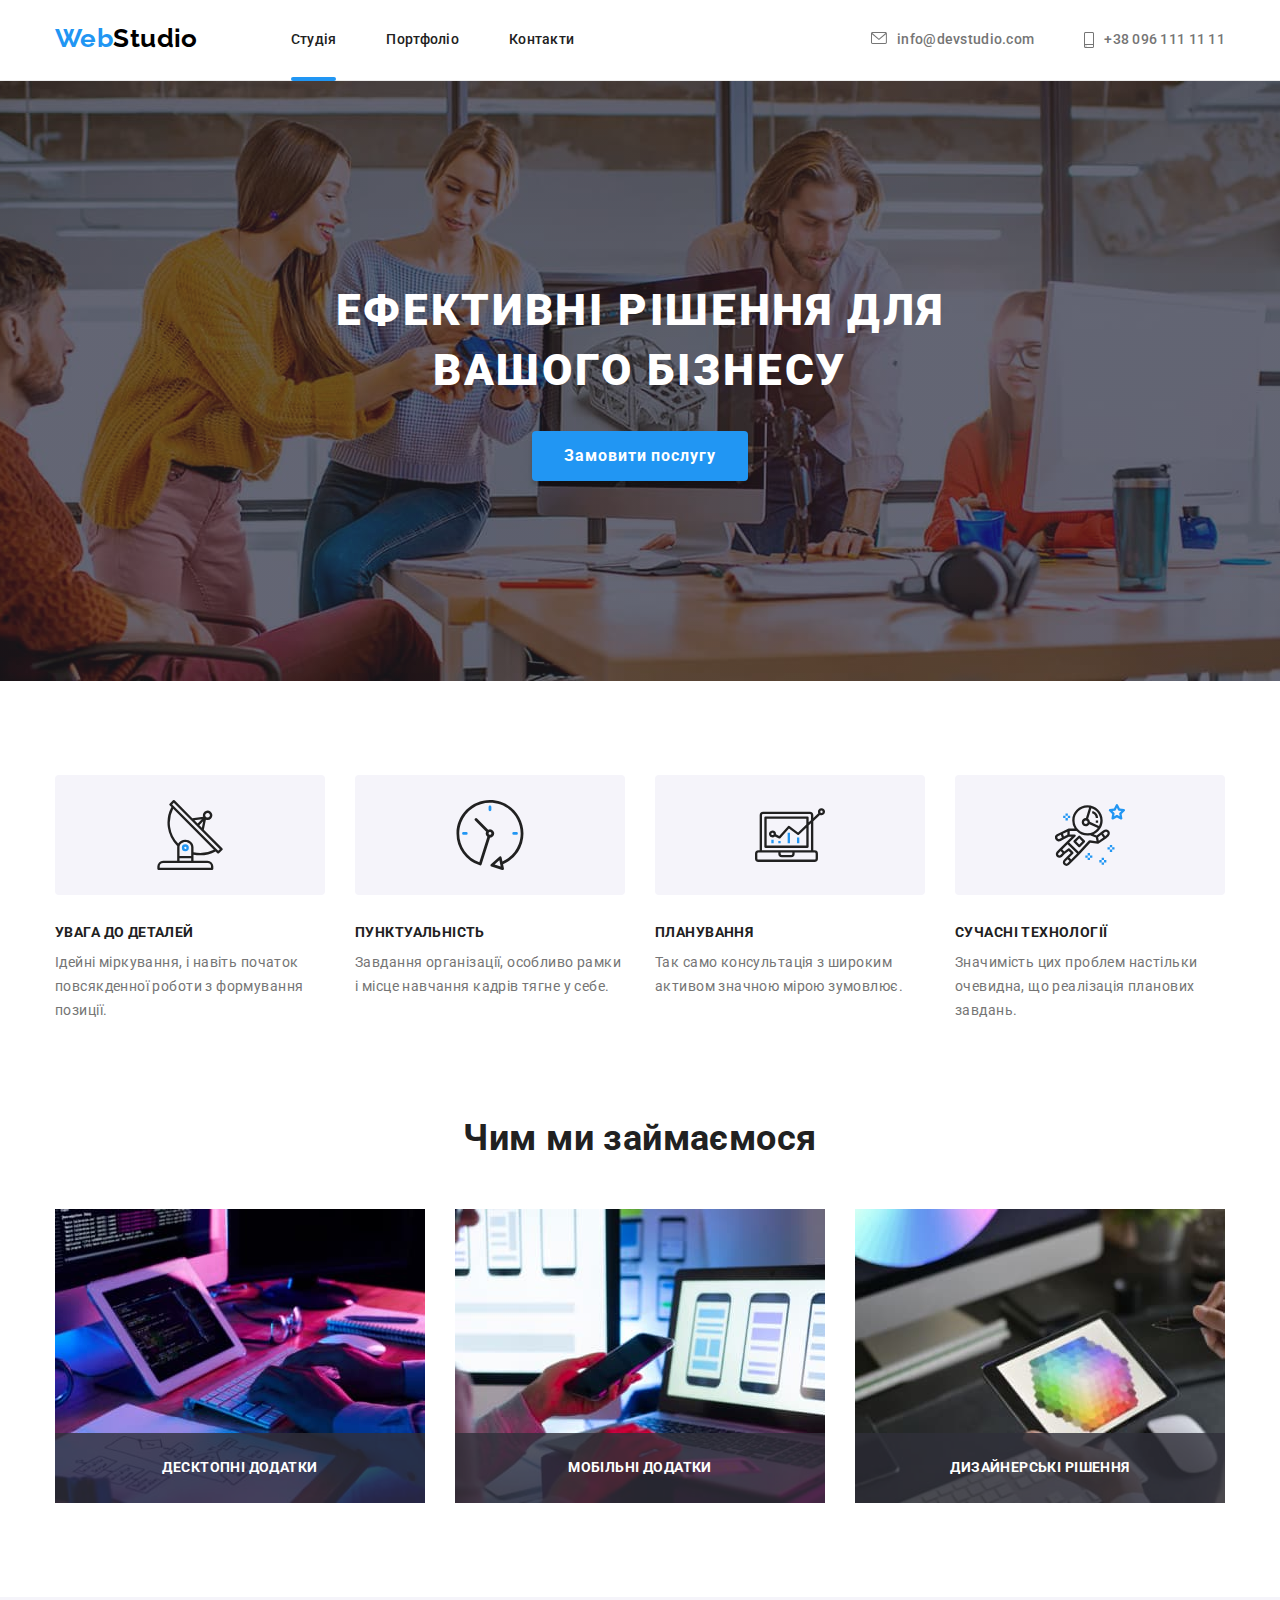
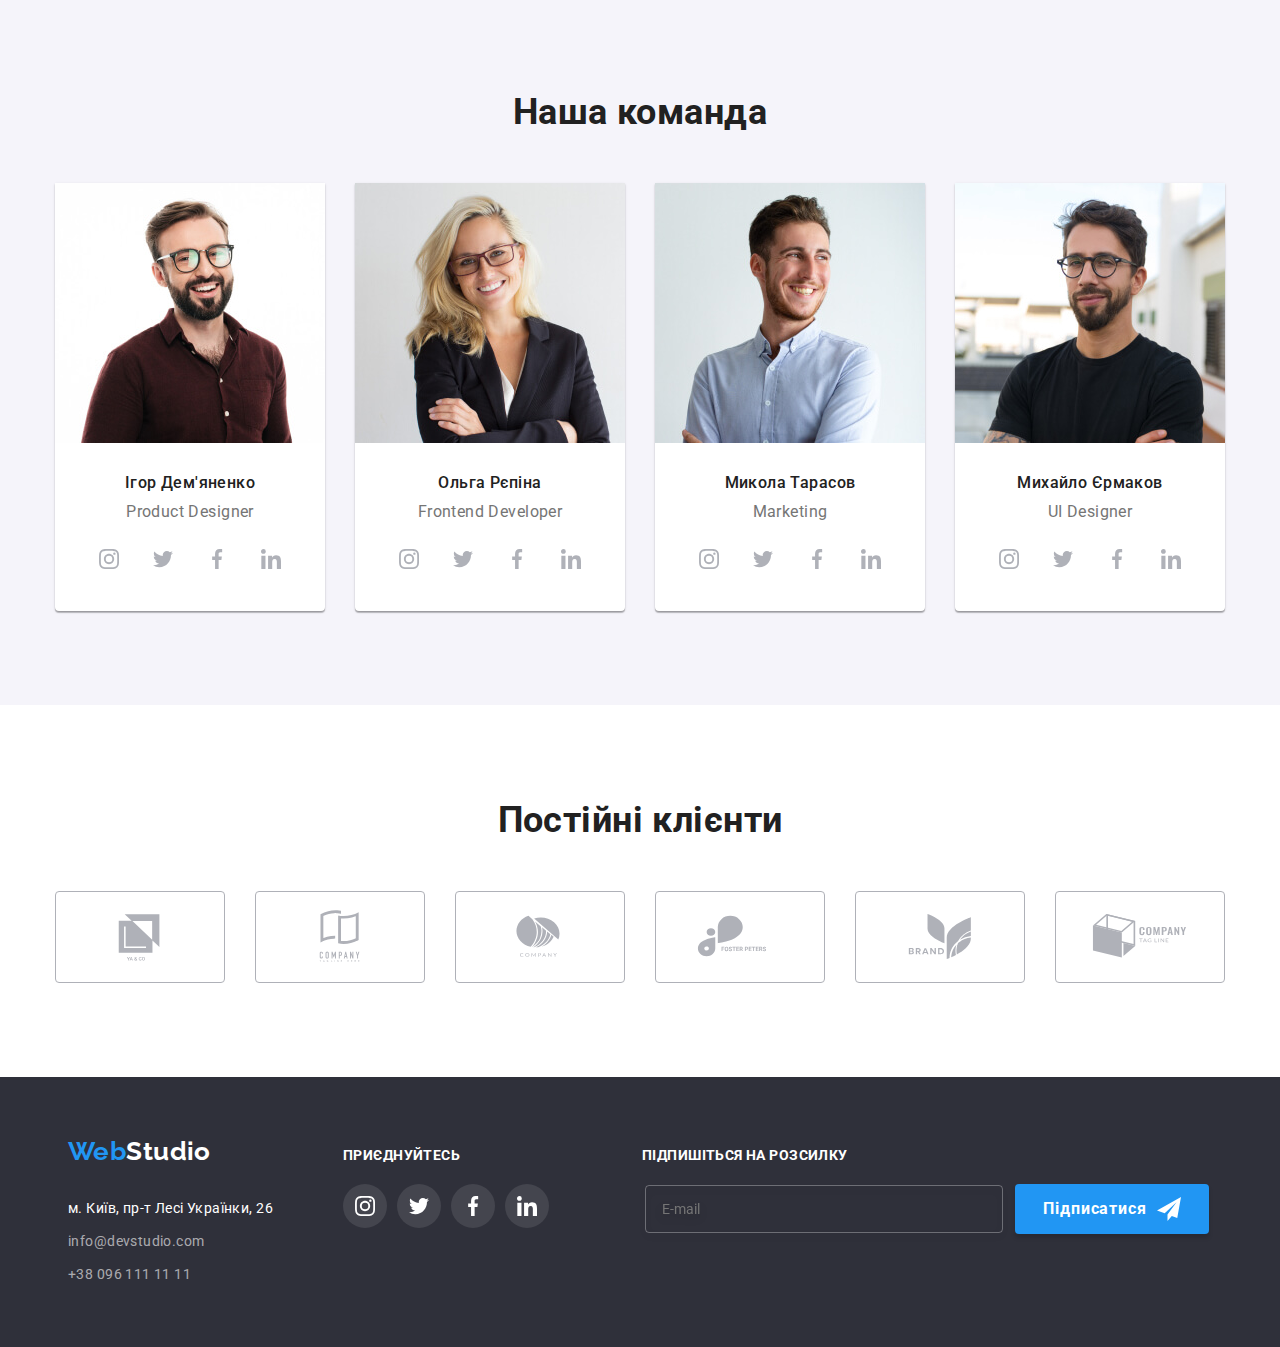
==== commit e43389a9: "preperaed menu header" ====
--- a/index.html
+++ b/index.html
@@ -20,6 +20,11 @@
 					</svg>
 				</button>
 				<div class="mobile-menu">
+					<a href="" class="mobile-menu__close-button" aria-label="Кнопка Закрити">
+						<svg class="mobile-menu__close-icon" width="11px" height="11px">
+							<use href="./images/icons.svg#close"></use>
+						</svg>
+					</a>
 					<ul class="mobile-menu__list">
 						<li class="mobile-menu__item"><a class="link mobile-menu__link mobile-menu__current"
 								href="./index.html">Студія</a></li>
@@ -27,9 +32,34 @@
 								href="./portfolio.html">Портфоліо</a></li>
 						<li class="mobile-menu__item"><a class="link mobile-menu__link" href="#">Контакти</a></li>
 					</ul>
-					<a href="https://facebook.com" class="header__social">Facebook</a>
-					|
-					<a href="https://instagram.com" class="header__social">Instagram</a>
+					<div class="mobile-menu__wrapper">
+						<ul class="mobile-menu__contacts">
+							<li class="mobile-menu__c-item">
+								<a href="tel:+380961111111" class="link mobile-menu__phone">
+									<span>+38 096 111 11 11</span>
+								</a>
+							</li>
+							<li class="mobile-menu__c-item">
+								<a href="mailto:info@devstudio.com" class="link mobile-menu__email">
+									<span>info@devstudio.com</span>
+								</a>
+							</li>
+						</ul>
+						<ul class="mobile-menu__social-list">
+							<li class="mobile-menu__social-item">
+								<a href="https://instagram.com" class="mobile-menu__social-link link">Instagram</a>
+							</li>
+							<li class="mobile-menu__social-item">
+								<a href="https://twitter.com" class="mobile-menu__social-link link">Twitter</a>
+							</li>
+							<li class="mobile-menu__social-item">
+								<a href="https://facebook.com" class="mobile-menu__social-link link">Facebook</a>
+							</li>
+							<li class="mobile-menu__social-item">
+								<a href="https://linkedln.com" class="mobile-menu__social-link link">Linkedln</a>
+							</li>
+						</ul>
+					</div>
 				</div>
 				<ul class="header__menu">
 					<li class="header__item"><a class="link header__link current" href="./index.html">Студія</a></li>
@@ -477,7 +507,7 @@
 
 	<!-- Modal window -->
 
-	<!-- <div class="backdrop is-hidden" data-modal>
+	<div class="backdrop is-hidden" data-modal>
 		<div class="modal">
 			<a href="" class="modal__close-button" aria-label="Кнопка Закрити" data-modal-close>
 				<svg class="modal__close-icon" width="11px" height="11px">
@@ -531,7 +561,7 @@
 				</div>
 			</form>
 		</div>
-	</div> -->
+	</div>
 
 	<script src="./js/mobile-menu.js"></script>
 	<script src="./js/modal.js"></script>
--- a/css/main.min.css
+++ b/css/main.min.css
@@ -1 +1 @@
-@import"https://fonts.googleapis.com/css2?family=Raleway:wght@700&family=Roboto:wght@400;500;700;900&display=swap";:root{--primary-text-color: #757575;--headers-text-color: #212121;--accent-color: #2196f3;--primary-white-color: #ffffff;--back-color: #2f303a;--icon-color: #afb1b8;--animation: cubic-bezier(0.4, 0, 0.2, 1)}/*! modern-normalize v1.1.0 | MIT License | https://github.com/sindresorhus/modern-normalize */*,::after,::before{box-sizing:border-box}html{-moz-tab-size:4;-o-tab-size:4;tab-size:4}html{line-height:1.15;-webkit-text-size-adjust:100%}body{margin:0}body{font-family:system-ui,-apple-system,"Segoe UI",Roboto,Helvetica,Arial,sans-serif,"Apple Color Emoji","Segoe UI Emoji"}hr{height:0;color:inherit}abbr[title]{-webkit-text-decoration:underline dotted;text-decoration:underline dotted}b,strong{font-weight:bolder}code,kbd,pre,samp{font-family:ui-monospace,SFMono-Regular,Consolas,"Liberation Mono",Menlo,monospace;font-size:1em}small{font-size:80%}sub,sup{font-size:75%;line-height:0;position:relative;vertical-align:baseline}sub{bottom:-0.25em}sup{top:-0.5em}table{text-indent:0;border-color:inherit}button,input,optgroup,select,textarea{font-family:inherit;font-size:100%;line-height:1.15;margin:0}button,select{text-transform:none}[type=button],[type=reset],[type=submit],button{-webkit-appearance:button}::-moz-focus-inner{border-style:none;padding:0}:-moz-focusring{outline:1px dotted ButtonText}:-moz-ui-invalid{box-shadow:none}legend{padding:0}progress{vertical-align:baseline}::-webkit-inner-spin-button,::-webkit-outer-spin-button{height:auto}[type=search]{-webkit-appearance:textfield;outline-offset:-2px}::-webkit-search-decoration{-webkit-appearance:none}::-webkit-file-upload-button{-webkit-appearance:button;font:inherit}summary{display:list-item}h1,h2,h3,h4,h5,h6,p{margin:0}ul{margin:0;padding:0;list-style:none}img{display:block;max-width:100;height:auto}body{background-color:var(--primary-white-color);color:var(--headers-text-color);font-family:Roboto,sans-serif;font-weight:400;font-size:14px;line-height:1.14;letter-spacing:.03em}.visually-hidden{position:absolute;white-space:nowrap;width:1px;height:1px;overflow:hidden;border:0;padding:0;clip:rect(0 0 0 0);-webkit-clip-path:inset(50%);clip-path:inset(50%);margin:-1px}.link{text-decoration:none;transition:color 250ms var(--animation)}.link:hover,.link:focus{color:var(--accent-color)}.link--white{color:var(--primary-white-color)}.link--grey{color:rgba(255,255,255,.6)}.conteiner{padding-left:15px;padding-right:15px;margin-left:auto;margin-right:auto}@media screen and (min-width: 479.98px)and (max-width: 767.98px){.conteiner{max-width:480px}}@media screen and (min-width: 767.98px)and (max-width: 1199.98px){.conteiner{max-width:768px}}@media screen and (min-width: 1199.98px){.conteiner{max-width:1200px}}.section{padding-top:60px;padding-bottom:60px}@media screen and (min-width: 1199.98px){.section{padding-top:94px;padding-bottom:94px}}.section__header{text-align:center;font-size:28px;font-weight:700;line-height:1.17;margin-bottom:50px}@media screen and (min-width: 1199.98px){.section__header{font-size:36px}}.logo{display:block;color:var(--accent-color);font-family:Raleway,sans-serif;font-size:24px;font-weight:700;text-decoration:none}@media screen and (min-width: 1199.98px){.logo{font-size:26px}}.logo--black{color:#000}.logo--white{color:var(--primary-white-color)}.projects__button,.call-form__button,.subscribe__button,.hero__button{display:flex;font-family:inherit;font-size:16px;text-align:center;cursor:pointer;border-radius:4px;border:none}.call-form__button,.subscribe__button,.hero__button{color:var(--primary-white-color);background-color:var(--accent-color);box-shadow:0px 4px 4px rgba(0,0,0,.15);font-weight:700;letter-spacing:.06em;line-height:1.88}.hero__button{margin-right:auto;margin-left:auto;margin-top:30px;padding:10px 32px}.subscribe__button{align-items:center;padding:10px 28px;margin-left:12px}.call-form__button{padding:10px 52px;margin-top:30px}.call-form__button:hover,.call-form__button:focus{background-color:#188ce8}.projects__button{background-color:#f5f4fa;color:var(--headers-text-color);font-weight:500;letter-spacing:.03em;line-height:1.6;padding:6px 22px;transition:color 250ms var(--animation),background-color 250ms cubic-bezier(0.4, 0, 0.2, 1),box-shadow 250ms var(--animation)}.projects__button:hover,.projects__button:focus{background-color:var(--accent-color);color:var(--primary-white-color);box-shadow:0px 3px 1px rgba(0,0,0,.1),0px 1px 2px rgba(0,0,0,.08),0px 2px 2px rgba(0,0,0,.12)}.social__list{display:flex;justify-content:center;gap:10px}.social__links--footer,.social__links--team{display:inline-flex;align-items:center;justify-content:center;width:44px;height:44px;border-radius:50%;transition:color 250ms var(--animation),background-color 250ms var(--animation)}.social__links--footer:hover,.social__links--team:hover,.social__links--footer:focus,.social__links--team:focus{color:var(--primary-white-color);background-color:var(--accent-color)}.social__links--team{color:var(--icon-color)}.social__links--footer{background-color:rgba(255,255,255,.1);color:var(--primary-white-color)}.social__icons{fill:currentColor;transition:fill 250ms var(--animation)}.call-form{display:flex;flex-direction:column}.call-form__header{font-size:20px;font-weight:700;text-align:center;margin-bottom:12px}.call-form__textarea{resize:none;height:120px;margin-bottom:20px;padding:12px 16px;border-radius:4px;border:1px solid rgba(33,33,33,.2);outline:rgba(0,0,0,0);transition:border-color 250ms var(--animation)}.call-form__textarea:hover,.call-form__textarea:focus{border-color:var(--accent-color);cursor:pointer}.call-form__textarea::-moz-placeholder{color:rgba(117,117,117,.5);font-size:12px;letter-spacing:.01em}.call-form__textarea:-ms-input-placeholder{color:rgba(117,117,117,.5);font-size:12px;letter-spacing:.01em}.call-form__textarea::placeholder{color:rgba(117,117,117,.5);font-size:12px;letter-spacing:.01em}.call-form__input{height:40px;border-radius:4px;border:1px solid rgba(33,33,33,.2);outline:rgba(0,0,0,0);padding:11px 12px 11px 39px;transition:border-color 250ms var(--animation)}.call-form__input:hover,.call-form__input:focus{border-color:var(--accent-color);cursor:pointer}.call-form__input:hover+.call-form__icon,.call-form__input:focus+.call-form__icon{fill:var(--accent-color)}.call-form__label{margin-bottom:4px;font-size:12px;line-height:1.17;letter-spacing:.01em;color:var(--primary-text-color)}.call-form__wrap{position:relative;display:flex;flex-direction:column;margin-bottom:10px}.call-form__icon{fill:var(--headers-text-color);position:absolute;top:50%;left:12px;pointer-events:none;transition:fill 250ms var(--animation)}.call-form__wrapper,.call-form__check-label{display:flex;align-items:center}.call-form__checkbox{display:inline-flex;justify-content:center;align-items:center;width:16px;height:15px;border:2px solid var(--headers-text-color);border-radius:2px;margin-left:12px;margin-right:7px}.call-form__base-checkbox:checked+.call-form__checkbox{background-color:var(--accent-color);border:rgba(0,0,0,0)}.call-form__checkbox-icon{fill:var(--primary-white-color)}.call-form__button-wrapper{display:flex;justify-content:center}.call-form__text{display:inline-flex;letter-spacing:.03em;color:var(--primary-text-color);margin-top:2px;margin-right:3px}.call-form__link{color:var(--accent-color);text-decoration:none;letter-spacing:.03em;border-bottom:1px solid var(--accent-color);margin-top:3px}.mobile-menu{display:none;position:absolute;width:100vw;height:100vw;background-color:#fff;top:0px;left:0px;right:0px;bottom:0px}@media screen and (min-width: 767.98px){.mobile-menu{display:none}}.mobile-menu__item{margin-bottom:32px}.mobile-menu__link{color:var(--headers-text-color);font-size:40px;font-weight:500;line-height:1.17;letter-spacing:.02em}.header__section{margin-bottom:0;border-bottom:1px solid #ececec}@media screen and (min-width: 767.98px){.header__section{padding-top:24px}}.header__conteiner{display:flex;align-items:center;justify-content:space-between}.header__nav{display:flex}@media screen and (max-width: 767.98px){.header__nav{position:relative}}.header__button{display:flex;align-items:center;background-color:var(--primary-white-color);border:none;margin-left:auto}@media screen and (min-width: 767.98px){.header__button{display:none}}.header__menu-icon{fill:var(--headers-text-color)}@media screen and (max-width: 767.98px){.header__menu{display:none;position:absolute;width:100%;height:100%;top:0px;right:0px}}@media screen and (min-width: 767.98px){.header__menu{display:flex;margin-left:88px}}@media screen and (min-width: 1199.98px){.header__menu{display:flex;margin-left:93px}}@media screen and (min-width: 767.98px)and (max-width: 1199.98px){.header__menu{margin-right:90px}}.header__item{display:block}@media screen and (min-width: 767.98px){.header__item:not(:last-child){margin-right:50px}}.header__link{display:block;position:relative;color:var(--headers-text-color);font-weight:500;letter-spacing:.02em;padding-top:8px;padding-bottom:32px}@media screen and (max-width: 767.98px){.header__link{background-color:#fff;padding-top:0px;font-size:40px}}.contacts{display:none}@media screen and (min-width: 767.98px){.contacts{display:flex;margin-left:auto}}@media screen and (min-width: 767.98px)and (max-width: 1199.98px){.contacts{flex-direction:column;gap:10px}}.contacts__link{color:var(--primary-text-color);font-weight:500;letter-spacing:.02em;display:flex}@media screen and (min-width: 1199.98px){.contacts__link{padding-top:8px;padding-bottom:32px}}.contacts__icons{display:block;fill:currentColor;margin-right:10px}.contacts__item:not(:last-child){margin-right:50px}.hero__overlay{padding-top:118px;padding-bottom:118px;height:400px;background-position:center;background-repeat:no-repeat;background-color:var(--back-color);margin-right:auto;margin-left:auto}@media screen and (min-width: 768.98px){.hero__overlay{max-width:1600px;height:600px;padding-top:200px;padding-bottom:200px;background-image:linear-gradient(to right, rgba(47, 48, 58, 0.4), rgba(47, 48, 58, 0.4)),url("../images/desktop/overlay.jpg")}}@media screen and (min-width: 768.98px)and (min-device-pixel-ratio: 2),screen and (min-width: 768.98px)and (-webkit-min-device-pixel-ratio: 2),screen and (min-width: 768.98px)and (min-resolution: 192dpi),screen and (min-width: 768.98px)and (min-resolution: 2dppx){.hero__overlay{background-image:url("../images/desktop/overlay@2x.jpg")}}@media screen and (min-width: 480.98px)and (max-width: 768px){.hero__overlay{max-width:768px;background-image:linear-gradient(to right, rgba(47, 48, 58, 0.4), rgba(47, 48, 58, 0.4)),url("../images/tablet/overlay.jpg")}}@media screen and (min-width: 480.98px)and (max-width: 768px)and (min-device-pixel-ratio: 2),screen and (min-width: 480.98px)and (max-width: 768px)and (-webkit-min-device-pixel-ratio: 2),screen and (min-width: 480.98px)and (max-width: 768px)and (min-resolution: 192dpi),screen and (min-width: 480.98px)and (max-width: 768px)and (min-resolution: 2dppx){.hero__overlay{background-image:url("../images/tablet/overlay@2x.jpg")}}@media screen and (max-width: 480.98px){.hero__overlay{max-width:480px;background-image:linear-gradient(to right, rgba(47, 48, 58, 0.4), rgba(47, 48, 58, 0.4)),url("../images/mobile/overlay.jpg")}}@media screen and (max-width: 480.98px)and (min-device-pixel-ratio: 2),screen and (max-width: 480.98px)and (-webkit-min-device-pixel-ratio: 2),screen and (max-width: 480.98px)and (min-resolution: 192dpi),screen and (max-width: 480.98px)and (min-resolution: 2dppx){.hero__overlay{background-image:url("../images/mobile/overlay@2x.jpg")}}.hero__title{color:var(--primary-white-color);font-size:26px;font-weight:900;line-height:1.61;max-width:360px;letter-spacing:.06em;text-transform:uppercase;text-align:center;margin-right:auto;margin-left:auto}@media screen and (min-width: 1199.98px){.hero__title{max-width:696px;font-size:44px;line-height:1.36}}@media screen and (min-width: 767.98px){.benefits{display:flex}}@media screen and (min-width: 479.98px)and (max-width: 1199.98px){.benefits{display:flex;justify-content:center;flex-wrap:wrap;gap:30px}}.benefits__item{margin-bottom:30px}@media screen and (min-width: 1199.98px){.benefits__item{max-width:270px;margin-bottom:0px}.benefits__item:not(:last-child){margin-right:30px}}@media screen and (min-width: 479.98px)and (max-width: 767.98px){.benefits__item{margin:0px}}@media screen and (min-width: 767.98px)and (max-width: 1199.98px){.benefits__item{width:calc((100% - 30px)/2)}}.benefits__icons{display:flex;justify-content:center;align-items:center;height:120px;margin-bottom:30px;background-color:#f5f4fa;border-radius:4px}@media screen and (min-width: 1199.98px){.benefits__icons{width:270px}}.benefits__headers{font-size:14px;font-weight:700;text-align:center}@media screen and (min-width: 767.98px){.benefits__headers{text-align:left}}.benefits__text{display:block;margin-top:10px;color:var(--primary-text-color);font-weight:400;line-height:1.71}.work__section{display:none}@media screen and (min-width: 1199.98px){.work__section{display:block;padding-top:0}}.work__list{display:flex}.work__item:not(:last-child){margin-right:30px}.work__wrapper{position:relative}.work__description{display:flex;align-items:center;justify-content:center;position:absolute;right:0;bottom:0;width:370px;height:70px;background-color:rgba(47,48,58,.8);color:var(--primary-white-color);font-weight:700;letter-spacing:.03em;text-transform:uppercase}.team__section{background-color:#f5f4fa}@media screen and (min-width: 767.98px){.team__list{display:flex}}@media screen and (min-width: 767.98px)and (max-width: 1199.98px){.team__list{flex-wrap:wrap;gap:30px}}.team__items{background-color:var(--primary-white-color);margin-bottom:30px;padding-bottom:24px;box-shadow:0px 1px 3px rgba(0,0,0,.12),0px 1px 1px rgba(0,0,0,.14),0px 2px 1px rgba(0,0,0,.2);border-radius:0px 0px 4px 4px}@media screen and (min-width: 1199.98px){.team__items{padding-bottom:30px;margin-bottom:0px}.team__items:not(:last-child){margin-right:30px}}@media screen and (min-width: 767.98px)and (max-width: 1199.98px){.team__items{width:calc((100% - 30px)/2)}}.team__foto{margin-left:auto;margin-right:auto;margin-bottom:30px}.team__names{display:block;margin-bottom:10px;text-align:center;font-size:16px;font-weight:500;line-height:1.19}.team__roles{display:block;color:var(--primary-text-color);text-align:center;font-size:16px;line-height:1.19;margin-bottom:16px}.clients__list{display:flex;gap:30px;justify-content:center;flex-wrap:wrap}@media screen and (min-width: 1199.98px){.clients__list{flex-wrap:nowrap}}.clients__item{min-width:calc((100% - 30px)/2)}@media screen and (min-width: 1199.98px){.clients__item{min-width:170px}}@media screen and (min-width: 767.98px)and (max-width: 1199.98px){.clients__item{min-width:calc((100% - 60px)/3)}}.clients__link{height:92px;display:flex;align-items:center;justify-content:center;color:var(--icon-color);border:1px solid var(--icon-color);border-radius:4px;transition:color 250ms var(--animation),border-color 250ms cubic-bezier(0.4, 0, 0.2, 1)}.clients__link:hover,.clients__link:focus{color:var(--accent-color);border-color:var(--accent-color)}.clients__icon{fill:currentColor;transition:fill 250ms var(--animation)}.footer__section{background-color:var(--back-color);padding-top:60px;padding-bottom:60px;margin-bottom:0}.footer__container{display:flex;flex-wrap:wrap;gap:60px;justify-content:center}@media screen and (min-width: 1199.98px){.footer__container{align-items:baseline;flex-wrap:nowrap;gap:0px}}.footer__address{text-align:center}@media screen and (min-width: 767.98px)and (max-width: 1199.98px){.footer__address{margin-right:165px}}@media screen and (min-width: 1199.98px){.footer__address{margin-right:70px;text-align:left}}.address{text-align:center;margin-top:30px;font-style:normal;line-height:1.71}.address__item:not(:last-child){margin-bottom:9px}@media screen and (min-width: 1199.98px){.address{text-align:left}}.social__title{color:var(--primary-white-color);font-weight:700;text-transform:uppercase;margin-bottom:20px;text-align:center}@media screen and (min-width: 1199.98px){.social__title{text-align:left}}.subscribe{width:100%}@media screen and (min-width: 1199.98px){.subscribe{margin-left:93px;width:570px}}.subscribe__form{display:flex;justify-content:center;align-items:center;flex-direction:column}@media screen and (min-width: 1199.98px){.subscribe__form{flex-direction:row;align-items:center}}.subscribe__tittle{color:var(--primary-white-color);font-weight:700;letter-spacing:.03em;text-transform:uppercase;margin-bottom:20px;text-align:center}@media screen and (min-width: 1199.98px){.subscribe__tittle{text-align:left}}.subscribe__input{color:var(--primary-white-color);outline-color:var(--primary-white-color);background-color:rgba(0,0,0,0);width:100%;padding:15px 16px;border:1px solid rgba(255,255,255,.3);filter:drop-shadow(0px 4px 4px rgba(0, 0, 0, 0.15));border-radius:4px;margin-bottom:20px}@media screen and (min-width: 479.98px){.subscribe__input{width:450px}}@media screen and (min-width: 1199.98px){.subscribe__input{width:358px;margin-bottom:0px}}.subscribe__icon{fill:var(--primary-white-color);margin-left:10px}.subscribe__button{max-width:200px}.projects__desc{color:var(--primary-text-color);font-size:16px;line-height:1.88}.projects__filter{display:flex;gap:8px;justify-content:center;margin-bottom:50px}.projects__list{display:flex;flex-wrap:wrap;gap:30px}.projects__name{border-bottom:1px solid #eee;border-left:1px solid #eee;border-right:1px solid #eee;padding:20px 24px}.projects__header{color:var(--headers-text-color);font-size:18px;font-weight:700;line-height:2;letter-spacing:.06em;margin-bottom:4px}.projects__description{position:absolute;top:0;left:0;width:100%;height:100%;padding:63px 24px;background-color:rgba(33,150,243,.9);color:var(--primary-white-color);font-size:18px;line-height:1.56em;letter-spacing:.03m;transform:translateY(100%);transition:transform 250ms ease}.projects__wrapper{position:relative;overflow:hidden}.projects__item{transition:box-shadow 250ms var(--animation)}.projects__item:hover{box-shadow:0px 1px 1px rgba(0,0,0,.12),0px 4px 4px rgba(0,0,0,.06),1px 4px 6px rgba(0,0,0,.16)}.projects__item:hover .projects__description{transform:translateY(0)}.backdrop{position:fixed;left:0;top:0;bottom:0;right:0;background-color:rgba(0,0,0,.2);opacity:1;visibility:visible;transition:opacity 500ms var(--animation),visibility 500ms var(--animation)}.backdrop.is-hidden{opacity:0;visibility:hidden;pointer-events:none}.modal{position:absolute;top:50%;left:50%;transform:translate(-50%, -50%) scale(1);width:528px;height:581px;padding:40px;background-color:var(--primary-white-color);transition:transform 500ms var(--animation)}.backdrop.is-hidden .modal{transform:translate(-50%, -50%) scale(0.6)}.modal__close-button{position:absolute;top:8px;right:8px;display:flex;align-items:center;justify-content:center;width:30px;height:30px;border-radius:50%;border:1px solid rgba(0,0,0,.1);color:#000;cursor:pointer}.modal__close-button:hover,.modal__close-button:focus{color:var(--accent-color)}.modal__close-icon{fill:currentColor}/*# sourceMappingURL=main.min.css.map */+@import"https://fonts.googleapis.com/css2?family=Raleway:wght@700&family=Roboto:wght@400;500;700;900&display=swap";:root{--primary-text-color: #757575;--headers-text-color: #212121;--accent-color: #2196f3;--primary-white-color: #ffffff;--back-color: #2f303a;--icon-color: #afb1b8;--animation: cubic-bezier(0.4, 0, 0.2, 1)}/*! modern-normalize v1.1.0 | MIT License | https://github.com/sindresorhus/modern-normalize */*,::after,::before{box-sizing:border-box}html{-moz-tab-size:4;-o-tab-size:4;tab-size:4}html{line-height:1.15;-webkit-text-size-adjust:100%}body{margin:0}body{font-family:system-ui,-apple-system,"Segoe UI",Roboto,Helvetica,Arial,sans-serif,"Apple Color Emoji","Segoe UI Emoji"}hr{height:0;color:inherit}abbr[title]{-webkit-text-decoration:underline dotted;text-decoration:underline dotted}b,strong{font-weight:bolder}code,kbd,pre,samp{font-family:ui-monospace,SFMono-Regular,Consolas,"Liberation Mono",Menlo,monospace;font-size:1em}small{font-size:80%}sub,sup{font-size:75%;line-height:0;position:relative;vertical-align:baseline}sub{bottom:-0.25em}sup{top:-0.5em}table{text-indent:0;border-color:inherit}button,input,optgroup,select,textarea{font-family:inherit;font-size:100%;line-height:1.15;margin:0}button,select{text-transform:none}[type=button],[type=reset],[type=submit],button{-webkit-appearance:button}::-moz-focus-inner{border-style:none;padding:0}:-moz-focusring{outline:1px dotted ButtonText}:-moz-ui-invalid{box-shadow:none}legend{padding:0}progress{vertical-align:baseline}::-webkit-inner-spin-button,::-webkit-outer-spin-button{height:auto}[type=search]{-webkit-appearance:textfield;outline-offset:-2px}::-webkit-search-decoration{-webkit-appearance:none}::-webkit-file-upload-button{-webkit-appearance:button;font:inherit}summary{display:list-item}h1,h2,h3,h4,h5,h6,p{margin:0}ul{margin:0;padding:0;list-style:none}img{display:block;max-width:100;height:auto}body{background-color:var(--primary-white-color);color:var(--headers-text-color);font-family:Roboto,sans-serif;font-weight:400;font-size:14px;line-height:1.14;letter-spacing:.03em}.visually-hidden{position:absolute;white-space:nowrap;width:1px;height:1px;overflow:hidden;border:0;padding:0;clip:rect(0 0 0 0);-webkit-clip-path:inset(50%);clip-path:inset(50%);margin:-1px}.link{text-decoration:none;transition:color 250ms var(--animation)}.link:hover,.link:focus{color:var(--accent-color)}.link--white{color:var(--primary-white-color)}.link--grey{color:rgba(255,255,255,.6)}.conteiner{padding-left:15px;padding-right:15px;margin-left:auto;margin-right:auto}@media screen and (min-width: 479.98px)and (max-width: 767.98px){.conteiner{max-width:480px}}@media screen and (min-width: 767.98px)and (max-width: 1199.98px){.conteiner{max-width:768px}}@media screen and (min-width: 1199.98px){.conteiner{max-width:1200px}}.section{padding-top:60px;padding-bottom:60px}@media screen and (min-width: 1199.98px){.section{padding-top:94px;padding-bottom:94px}}.section__header{text-align:center;font-size:28px;font-weight:700;line-height:1.17;margin-bottom:50px}@media screen and (min-width: 1199.98px){.section__header{font-size:36px}}.logo{display:block;color:var(--accent-color);font-family:Raleway,sans-serif;font-size:24px;font-weight:700;text-decoration:none}@media screen and (min-width: 1199.98px){.logo{font-size:26px}}.logo--black{color:#000}.logo--white{color:var(--primary-white-color)}.projects__button,.call-form__button,.subscribe__button,.hero__button{display:flex;font-family:inherit;font-size:16px;text-align:center;cursor:pointer;border-radius:4px;border:none}.call-form__button,.subscribe__button,.hero__button{color:var(--primary-white-color);background-color:var(--accent-color);box-shadow:0px 4px 4px rgba(0,0,0,.15);font-weight:700;letter-spacing:.06em;line-height:1.88}.hero__button{margin-right:auto;margin-left:auto;margin-top:30px;padding:10px 32px}.subscribe__button{align-items:center;padding:10px 28px;margin-left:12px}.call-form__button{padding:10px 52px;margin-top:30px}.call-form__button:hover,.call-form__button:focus{background-color:#188ce8}.projects__button{background-color:#f5f4fa;color:var(--headers-text-color);font-weight:500;letter-spacing:.03em;line-height:1.6;padding:6px 22px;transition:color 250ms var(--animation),background-color 250ms cubic-bezier(0.4, 0, 0.2, 1),box-shadow 250ms var(--animation)}.projects__button:hover,.projects__button:focus{background-color:var(--accent-color);color:var(--primary-white-color);box-shadow:0px 3px 1px rgba(0,0,0,.1),0px 1px 2px rgba(0,0,0,.08),0px 2px 2px rgba(0,0,0,.12)}.social__list{display:flex;justify-content:center;gap:10px}.social__links--footer,.social__links--team{display:inline-flex;align-items:center;justify-content:center;width:44px;height:44px;border-radius:50%;transition:color 250ms var(--animation),background-color 250ms var(--animation)}.social__links--footer:hover,.social__links--team:hover,.social__links--footer:focus,.social__links--team:focus{color:var(--primary-white-color);background-color:var(--accent-color)}.social__links--team{color:var(--icon-color)}.social__links--footer{background-color:rgba(255,255,255,.1);color:var(--primary-white-color)}.social__icons{fill:currentColor;transition:fill 250ms var(--animation)}.call-form{display:flex;flex-direction:column}.call-form__header{font-size:20px;font-weight:700;text-align:center;margin-bottom:12px}.call-form__textarea{resize:none;height:120px;margin-bottom:20px;padding:12px 16px;border-radius:4px;border:1px solid rgba(33,33,33,.2);outline:rgba(0,0,0,0);transition:border-color 250ms var(--animation)}.call-form__textarea:hover,.call-form__textarea:focus{border-color:var(--accent-color);cursor:pointer}.call-form__textarea::-moz-placeholder{color:rgba(117,117,117,.5);font-size:12px;letter-spacing:.01em}.call-form__textarea:-ms-input-placeholder{color:rgba(117,117,117,.5);font-size:12px;letter-spacing:.01em}.call-form__textarea::placeholder{color:rgba(117,117,117,.5);font-size:12px;letter-spacing:.01em}.call-form__input{height:40px;border-radius:4px;border:1px solid rgba(33,33,33,.2);outline:rgba(0,0,0,0);padding:11px 12px 11px 39px;transition:border-color 250ms var(--animation)}.call-form__input:hover,.call-form__input:focus{border-color:var(--accent-color);cursor:pointer}.call-form__input:hover+.call-form__icon,.call-form__input:focus+.call-form__icon{fill:var(--accent-color)}.call-form__label{margin-bottom:4px;font-size:12px;line-height:1.17;letter-spacing:.01em;color:var(--primary-text-color)}.call-form__wrap{position:relative;display:flex;flex-direction:column;margin-bottom:10px}.call-form__icon{fill:var(--headers-text-color);position:absolute;top:50%;left:12px;pointer-events:none;transition:fill 250ms var(--animation)}.call-form__wrapper,.call-form__check-label{display:flex;align-items:center}.call-form__checkbox{display:inline-flex;justify-content:center;align-items:center;width:16px;height:15px;border:2px solid var(--headers-text-color);border-radius:2px;margin-left:12px;margin-right:7px}.call-form__base-checkbox:checked+.call-form__checkbox{background-color:var(--accent-color);border:rgba(0,0,0,0)}.call-form__checkbox-icon{fill:var(--primary-white-color)}.call-form__button-wrapper{display:flex;justify-content:center}.call-form__text{font-size:12px;display:inline-flex;letter-spacing:.03em;color:var(--primary-text-color);margin-top:2px;margin-right:3px}@media screen and (min-width: 1199.98px){.call-form__text{font-size:14px}}.call-form__link{font-size:12px;color:var(--accent-color);text-decoration:none;letter-spacing:.03em;border-bottom:1px solid var(--accent-color);margin-top:3px}@media screen and (min-width: 1199.98px){.call-form__link{font-size:14px}}.mobile-menu{display:flex;flex-direction:column;justify-content:space-between;position:absolute;width:100vw;height:100vw;background-color:#fff;top:0px;left:0px;padding-top:48px;padding-bottom:48px;padding-left:40px}@media screen and (min-width: 767.98px){.mobile-menu{display:none}}.mobile-menu__item{margin-bottom:32px}.mobile-menu__link{color:var(--headers-text-color);font-size:40px;font-weight:500;line-height:1.17;letter-spacing:.02em}.mobile-menu__current{color:var(--accent-color)}.mobile-menu__contacts{margin-bottom:64px}.mobile-menu__c-item:not(:last-child){margin-bottom:32px}.mobile-menu__phone{color:var(--accent-color);font-size:34px;font-weight:500;letter-spacing:.02em}.mobile-menu__email{color:var(--primary-text-color);font-size:24px;font-weight:500;letter-spacing:.02em}.mobile-menu__social-list{display:flex}.mobile-menu__social-item:not(:first-child){padding-left:10px}.mobile-menu__social-item:not(:last-child){border-right:1px solid rgba(33,33,33,.2);padding-right:10px}.mobile-menu__social-link{color:var(--accent-color)}.mobile-menu__close-button{position:absolute;top:8px;right:8px;display:flex;align-items:center;justify-content:center;width:40px;height:40px;border:none;color:var(--headers-text-color);cursor:pointer}.mobile-menu__close-button:hover,.mobile-menu__close-button:focus{color:var(--accent-color)}.mobile-menu__close-icon{fill:currentColor}.header__section{margin-bottom:0;border-bottom:1px solid #ececec}@media screen and (min-width: 767.98px){.header__section{padding-top:24px}}.header__conteiner{display:flex;align-items:center;justify-content:space-between}.header__nav{display:flex}@media screen and (max-width: 767.98px){.header__nav{position:relative}}.header__button{display:flex;align-items:center;background-color:var(--primary-white-color);border:none;margin-left:auto}@media screen and (min-width: 767.98px){.header__button{display:none}}.header__menu-icon{fill:var(--headers-text-color)}@media screen and (max-width: 767.98px){.header__menu{display:none;position:absolute;width:100%;height:100%;top:0px;right:0px}}@media screen and (min-width: 767.98px){.header__menu{display:flex;margin-left:88px}}@media screen and (min-width: 1199.98px){.header__menu{display:flex;margin-left:93px}}@media screen and (min-width: 767.98px)and (max-width: 1199.98px){.header__menu{margin-right:90px}}.header__item{display:block}@media screen and (min-width: 767.98px){.header__item:not(:last-child){margin-right:50px}}.header__link{display:block;position:relative;color:var(--headers-text-color);font-weight:500;letter-spacing:.02em;padding-top:8px;padding-bottom:32px}@media screen and (max-width: 767.98px){.header__link{background-color:#fff;padding-top:0px;font-size:40px}}@media screen and (min-width: 767.98px){.current::after{content:"";display:block;position:absolute;bottom:-1px;width:100%;height:4px;border-radius:2px;background-color:var(--accent-color)}}.contacts{display:none}@media screen and (min-width: 767.98px){.contacts{display:flex;margin-left:auto}}@media screen and (min-width: 767.98px)and (max-width: 1199.98px){.contacts{flex-direction:column;gap:10px}}.contacts__link{color:var(--primary-text-color);font-weight:500;letter-spacing:.02em;display:flex}@media screen and (min-width: 1199.98px){.contacts__link{padding-top:8px;padding-bottom:32px}}.contacts__icons{display:block;fill:currentColor;margin-right:10px}.contacts__item:not(:last-child){margin-right:50px}.hero__overlay{padding-top:118px;padding-bottom:118px;height:400px;background-position:center;background-repeat:no-repeat;background-color:var(--back-color);margin-right:auto;margin-left:auto}@media screen and (min-width: 768.98px){.hero__overlay{max-width:1600px;height:600px;padding-top:200px;padding-bottom:200px;background-image:linear-gradient(to right, rgba(47, 48, 58, 0.4), rgba(47, 48, 58, 0.4)),url("../images/desktop/overlay.jpg")}}@media screen and (min-width: 768.98px)and (min-device-pixel-ratio: 2),screen and (min-width: 768.98px)and (-webkit-min-device-pixel-ratio: 2),screen and (min-width: 768.98px)and (min-resolution: 192dpi),screen and (min-width: 768.98px)and (min-resolution: 2dppx){.hero__overlay{background-image:url("../images/desktop/overlay@2x.jpg")}}@media screen and (min-width: 480.98px)and (max-width: 768px){.hero__overlay{max-width:768px;background-image:linear-gradient(to right, rgba(47, 48, 58, 0.4), rgba(47, 48, 58, 0.4)),url("../images/tablet/overlay.jpg")}}@media screen and (min-width: 480.98px)and (max-width: 768px)and (min-device-pixel-ratio: 2),screen and (min-width: 480.98px)and (max-width: 768px)and (-webkit-min-device-pixel-ratio: 2),screen and (min-width: 480.98px)and (max-width: 768px)and (min-resolution: 192dpi),screen and (min-width: 480.98px)and (max-width: 768px)and (min-resolution: 2dppx){.hero__overlay{background-image:url("../images/tablet/overlay@2x.jpg")}}@media screen and (max-width: 480.98px){.hero__overlay{max-width:480px;background-image:linear-gradient(to right, rgba(47, 48, 58, 0.4), rgba(47, 48, 58, 0.4)),url("../images/mobile/overlay.jpg")}}@media screen and (max-width: 480.98px)and (min-device-pixel-ratio: 2),screen and (max-width: 480.98px)and (-webkit-min-device-pixel-ratio: 2),screen and (max-width: 480.98px)and (min-resolution: 192dpi),screen and (max-width: 480.98px)and (min-resolution: 2dppx){.hero__overlay{background-image:url("../images/mobile/overlay@2x.jpg")}}.hero__title{color:var(--primary-white-color);font-size:26px;font-weight:900;line-height:1.61;max-width:360px;letter-spacing:.06em;text-transform:uppercase;text-align:center;margin-right:auto;margin-left:auto}@media screen and (min-width: 1199.98px){.hero__title{max-width:696px;font-size:44px;line-height:1.36}}@media screen and (min-width: 767.98px){.benefits{display:flex}}@media screen and (min-width: 479.98px)and (max-width: 1199.98px){.benefits{display:flex;justify-content:center;flex-wrap:wrap;gap:30px}}.benefits__item{margin-bottom:30px}@media screen and (min-width: 1199.98px){.benefits__item{max-width:270px;margin-bottom:0px}.benefits__item:not(:last-child){margin-right:30px}}@media screen and (min-width: 479.98px)and (max-width: 767.98px){.benefits__item{margin:0px}}@media screen and (min-width: 767.98px)and (max-width: 1199.98px){.benefits__item{width:calc((100% - 30px)/2)}}.benefits__icons{display:flex;justify-content:center;align-items:center;height:120px;margin-bottom:30px;background-color:#f5f4fa;border-radius:4px}@media screen and (min-width: 1199.98px){.benefits__icons{width:270px}}.benefits__headers{font-size:14px;font-weight:700;text-align:center}@media screen and (min-width: 767.98px){.benefits__headers{text-align:left}}.benefits__text{display:block;margin-top:10px;color:var(--primary-text-color);font-weight:400;line-height:1.71}.work__section{display:none}@media screen and (min-width: 1199.98px){.work__section{display:block;padding-top:0}}.work__list{display:flex}.work__item:not(:last-child){margin-right:30px}.work__wrapper{position:relative}.work__description{display:flex;align-items:center;justify-content:center;position:absolute;right:0;bottom:0;width:370px;height:70px;background-color:rgba(47,48,58,.8);color:var(--primary-white-color);font-weight:700;letter-spacing:.03em;text-transform:uppercase}.team__section{background-color:#f5f4fa}@media screen and (min-width: 767.98px){.team__list{display:flex}}@media screen and (min-width: 767.98px)and (max-width: 1199.98px){.team__list{flex-wrap:wrap;gap:30px}}.team__items{background-color:var(--primary-white-color);margin-bottom:30px;padding-bottom:24px;box-shadow:0px 1px 3px rgba(0,0,0,.12),0px 1px 1px rgba(0,0,0,.14),0px 2px 1px rgba(0,0,0,.2);border-radius:0px 0px 4px 4px}@media screen and (min-width: 1199.98px){.team__items{padding-bottom:30px;margin-bottom:0px}.team__items:not(:last-child){margin-right:30px}}@media screen and (min-width: 767.98px)and (max-width: 1199.98px){.team__items{width:calc((100% - 30px)/2)}}.team__foto{margin-left:auto;margin-right:auto;margin-bottom:30px}.team__names{display:block;margin-bottom:10px;text-align:center;font-size:16px;font-weight:500;line-height:1.19}.team__roles{display:block;color:var(--primary-text-color);text-align:center;font-size:16px;line-height:1.19;margin-bottom:16px}.clients__list{display:flex;gap:30px;justify-content:center;flex-wrap:wrap}@media screen and (min-width: 1199.98px){.clients__list{flex-wrap:nowrap}}.clients__item{min-width:calc((100% - 30px)/2)}@media screen and (min-width: 1199.98px){.clients__item{min-width:170px}}@media screen and (min-width: 767.98px)and (max-width: 1199.98px){.clients__item{min-width:calc((100% - 60px)/3)}}.clients__link{height:92px;display:flex;align-items:center;justify-content:center;color:var(--icon-color);border:1px solid var(--icon-color);border-radius:4px;transition:color 250ms var(--animation),border-color 250ms cubic-bezier(0.4, 0, 0.2, 1)}.clients__link:hover,.clients__link:focus{color:var(--accent-color);border-color:var(--accent-color)}.clients__icon{fill:currentColor;transition:fill 250ms var(--animation)}.footer__section{background-color:var(--back-color);padding-top:60px;padding-bottom:60px;margin-bottom:0}.footer__container{display:flex;flex-wrap:wrap;gap:60px;justify-content:center}@media screen and (min-width: 1199.98px){.footer__container{align-items:baseline;flex-wrap:nowrap;gap:0px}}.footer__address{text-align:center}@media screen and (min-width: 767.98px)and (max-width: 1199.98px){.footer__address{margin-right:165px}}@media screen and (min-width: 1199.98px){.footer__address{margin-right:70px;text-align:left}}.address{text-align:center;margin-top:30px;font-style:normal;line-height:1.71}.address__item:not(:last-child){margin-bottom:9px}@media screen and (min-width: 1199.98px){.address{text-align:left}}.social__title{color:var(--primary-white-color);font-weight:700;text-transform:uppercase;margin-bottom:20px;text-align:center}@media screen and (min-width: 1199.98px){.social__title{text-align:left}}.subscribe{width:100%}@media screen and (min-width: 1199.98px){.subscribe{margin-left:93px;width:570px}}.subscribe__form{display:flex;justify-content:center;align-items:center;flex-direction:column}@media screen and (min-width: 1199.98px){.subscribe__form{flex-direction:row;align-items:center}}.subscribe__tittle{color:var(--primary-white-color);font-weight:700;letter-spacing:.03em;text-transform:uppercase;margin-bottom:20px;text-align:center}@media screen and (min-width: 1199.98px){.subscribe__tittle{text-align:left}}.subscribe__input{color:var(--primary-white-color);outline-color:var(--primary-white-color);background-color:rgba(0,0,0,0);width:100%;padding:15px 16px;border:1px solid rgba(255,255,255,.3);filter:drop-shadow(0px 4px 4px rgba(0, 0, 0, 0.15));border-radius:4px;margin-bottom:20px}@media screen and (min-width: 479.98px){.subscribe__input{width:450px}}@media screen and (min-width: 1199.98px){.subscribe__input{width:358px;margin-bottom:0px}}.subscribe__icon{fill:var(--primary-white-color);margin-left:10px}.subscribe__button{max-width:200px}.projects__desc{color:var(--primary-text-color);font-size:16px;line-height:1.88}.projects__filter{display:flex;flex-wrap:wrap;gap:8px;margin-bottom:40px;max-width:350px}@media screen and (min-width: 767.98px){.projects__filter{justify-content:center;max-width:100%;margin-bottom:30px}}@media screen and (min-width: 1199.98px){.projects__filter{margin-bottom:50px}}@media screen and (max-width: 767.98px){.projects__but-item:first-child{margin-bottom:7px}}.projects__list{display:flex;flex-wrap:wrap;gap:30px}.projects__name{border-bottom:1px solid #eee;border-left:1px solid #eee;border-right:1px solid #eee;padding:20px 24px}.projects__header{color:var(--headers-text-color);font-size:18px;font-weight:700;line-height:2;letter-spacing:.06em;margin-bottom:4px}.projects__description{position:absolute;top:0;left:0;width:100%;height:100%;padding:63px 24px;background-color:rgba(33,150,243,.9);color:var(--primary-white-color);font-size:18px;line-height:1.56em;letter-spacing:.03m;transform:translateY(100%);transition:transform 250ms ease}.projects__wrapper{position:relative;overflow:hidden}.projects__item{transition:box-shadow 250ms var(--animation)}@media screen and (min-width: 767.98px)and (max-width: 1199.98px){.projects__item{max-width:calc((100% - 30px)/2)}}.projects__item:hover{box-shadow:0px 1px 1px rgba(0,0,0,.12),0px 4px 4px rgba(0,0,0,.06),1px 4px 6px rgba(0,0,0,.16)}.projects__item:hover .projects__description{transform:translateY(0)}.backdrop{position:fixed;left:0;top:0;bottom:0;right:0;background-color:rgba(0,0,0,.2);opacity:1;visibility:visible;transition:opacity 500ms var(--animation),visibility 500ms var(--animation)}.backdrop.is-hidden{opacity:0;visibility:hidden;pointer-events:none}.modal{position:absolute;top:50%;left:50%;transform:translate(-50%, -50%) scale(1);padding:40px;width:450px;height:609px;background-color:var(--primary-white-color);transition:transform 500ms var(--animation)}@media screen and (min-width: 1199.98px){.modal{width:528px;height:581px}}.backdrop.is-hidden .modal{transform:translate(-50%, -50%) scale(0.6)}.modal__close-button{position:absolute;top:8px;right:8px;display:flex;align-items:center;justify-content:center;width:30px;height:30px;border-radius:50%;border:1px solid rgba(0,0,0,.1);color:#000;cursor:pointer}.modal__close-button:hover,.modal__close-button:focus{color:var(--accent-color)}.modal__close-icon{fill:currentColor}/*# sourceMappingURL=main.min.css.map */